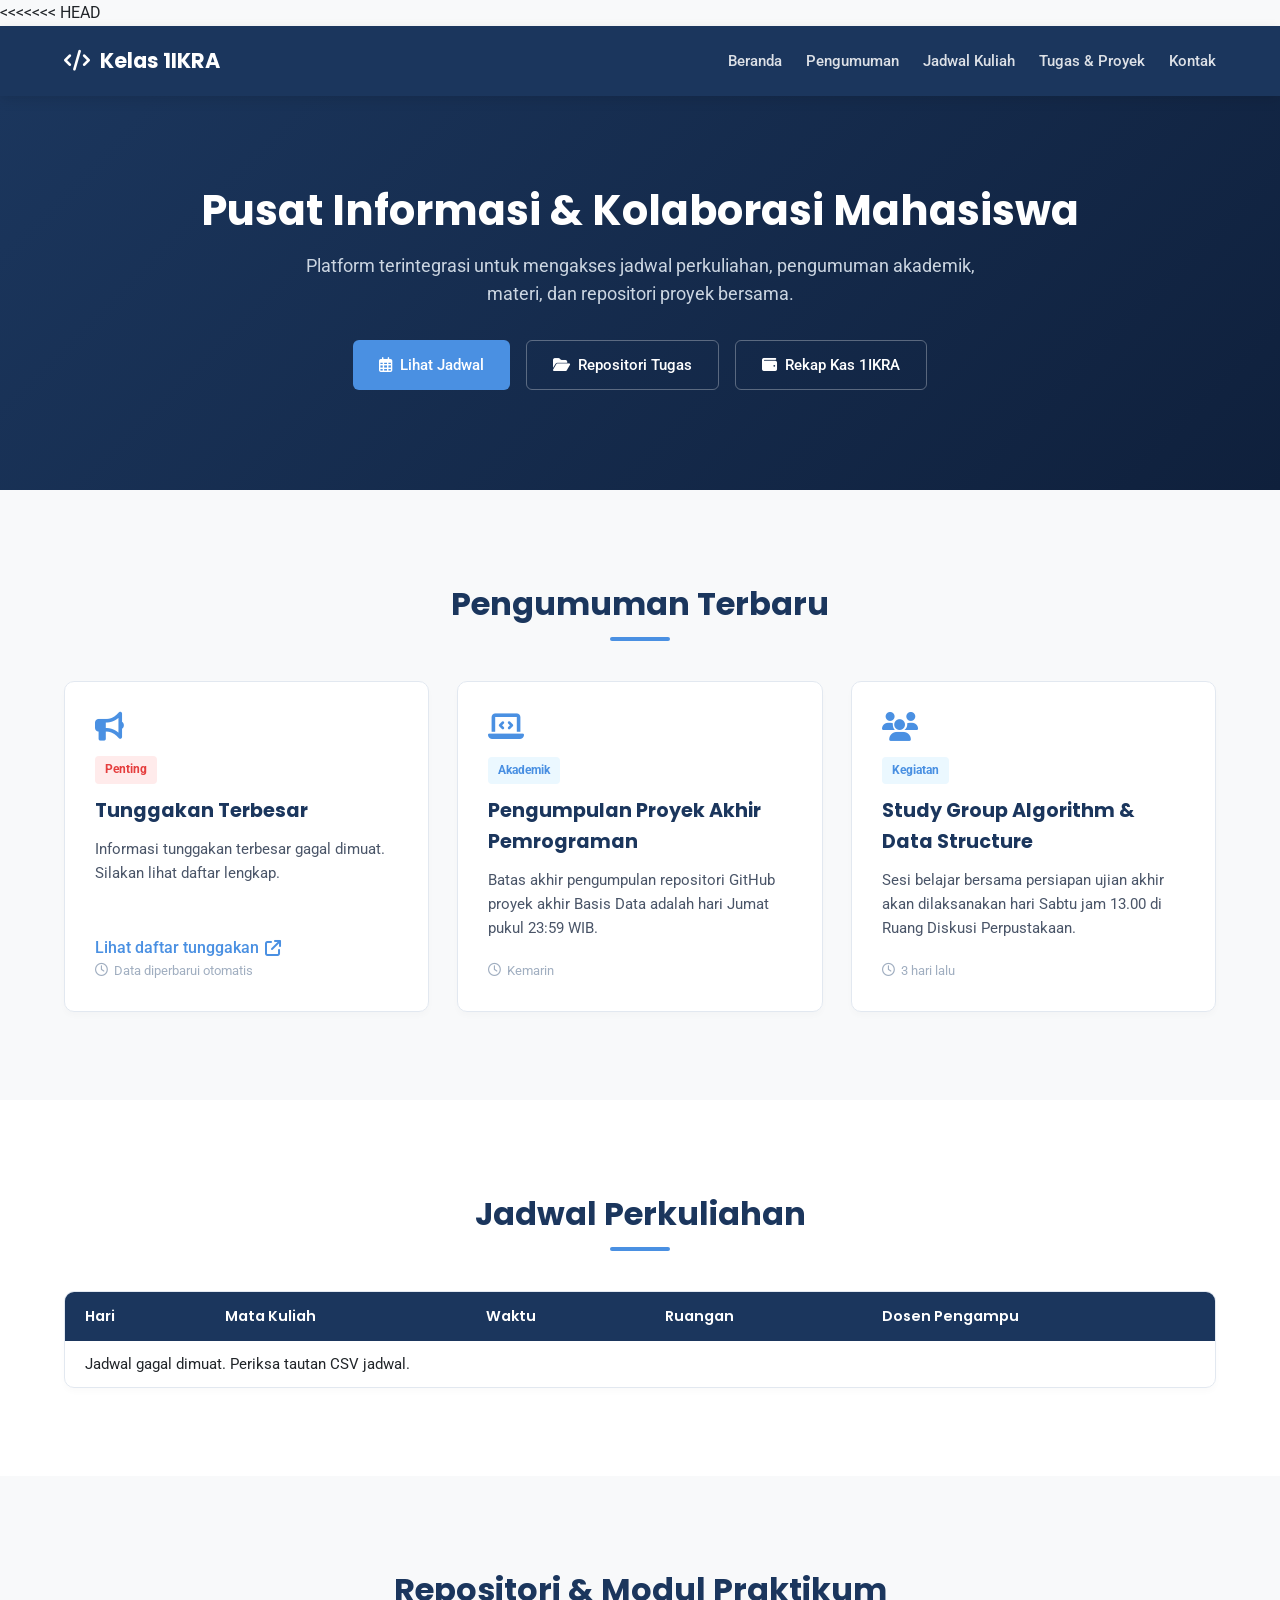
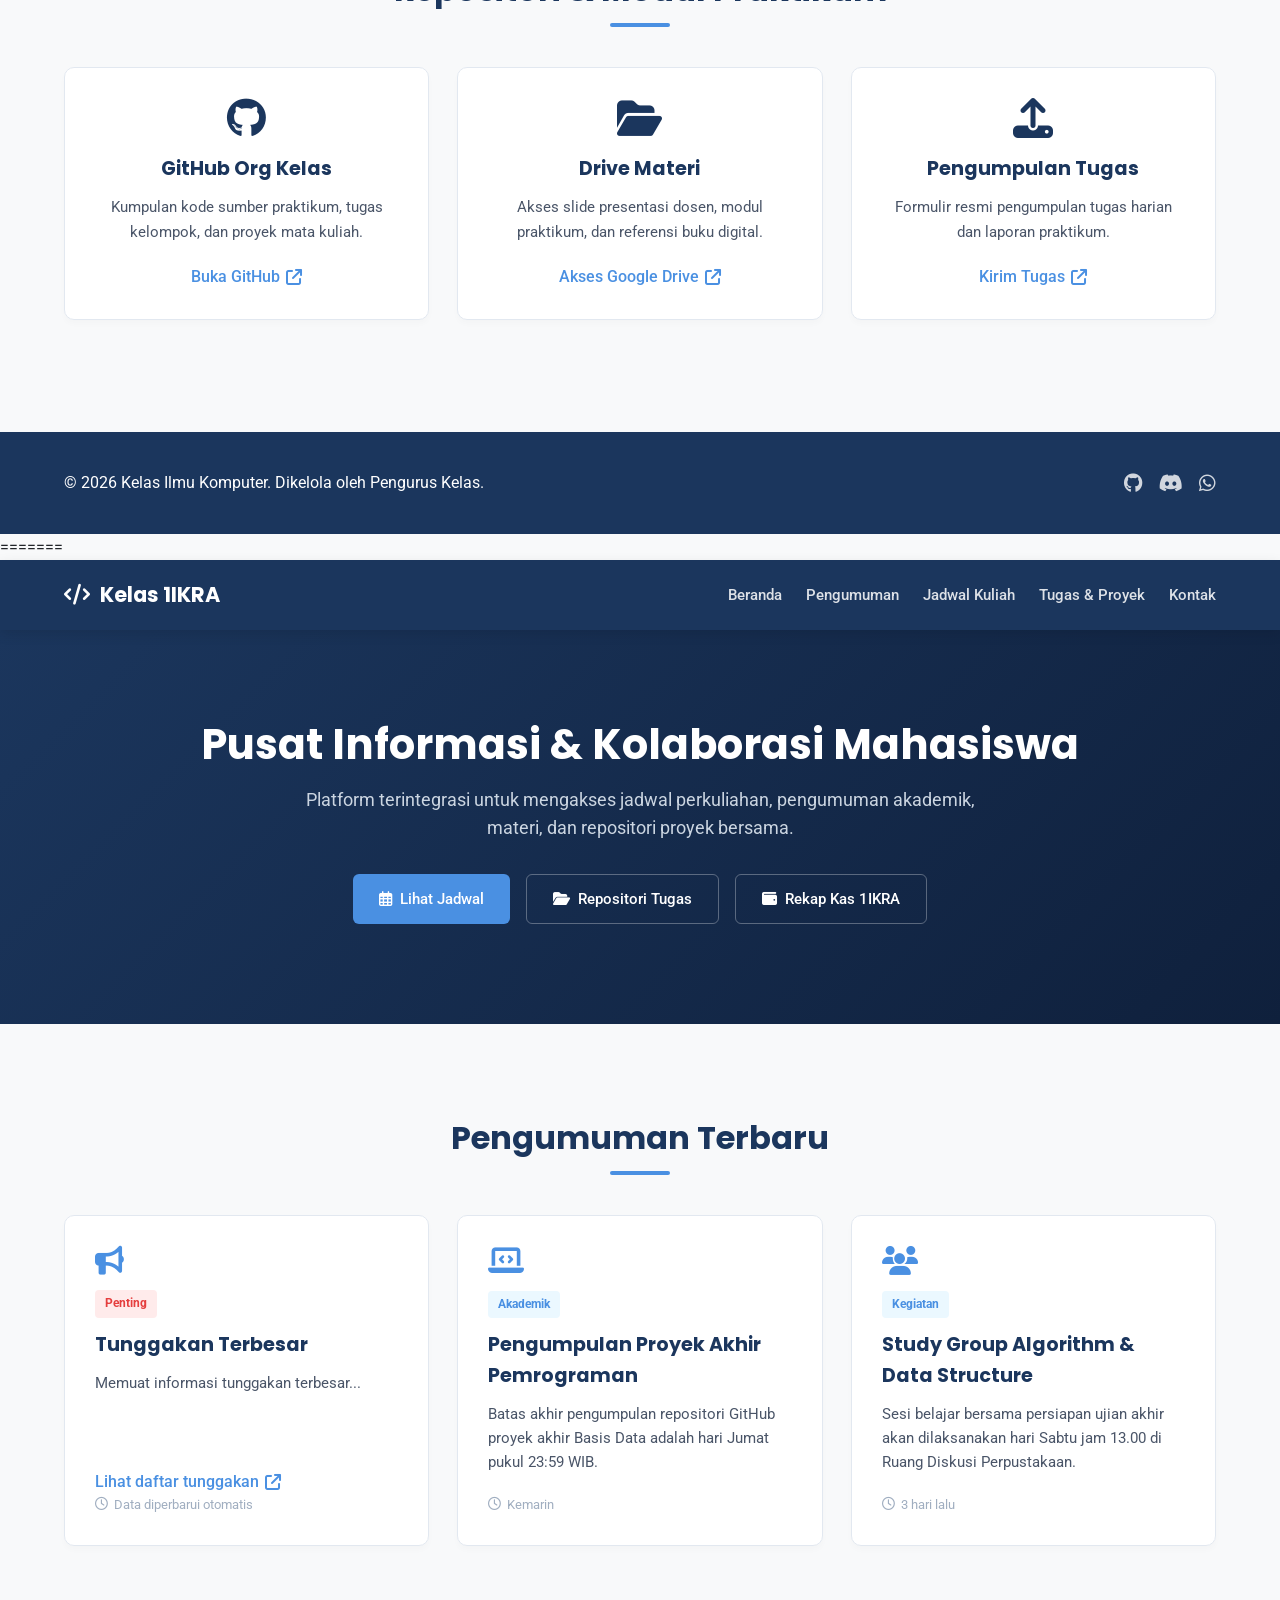
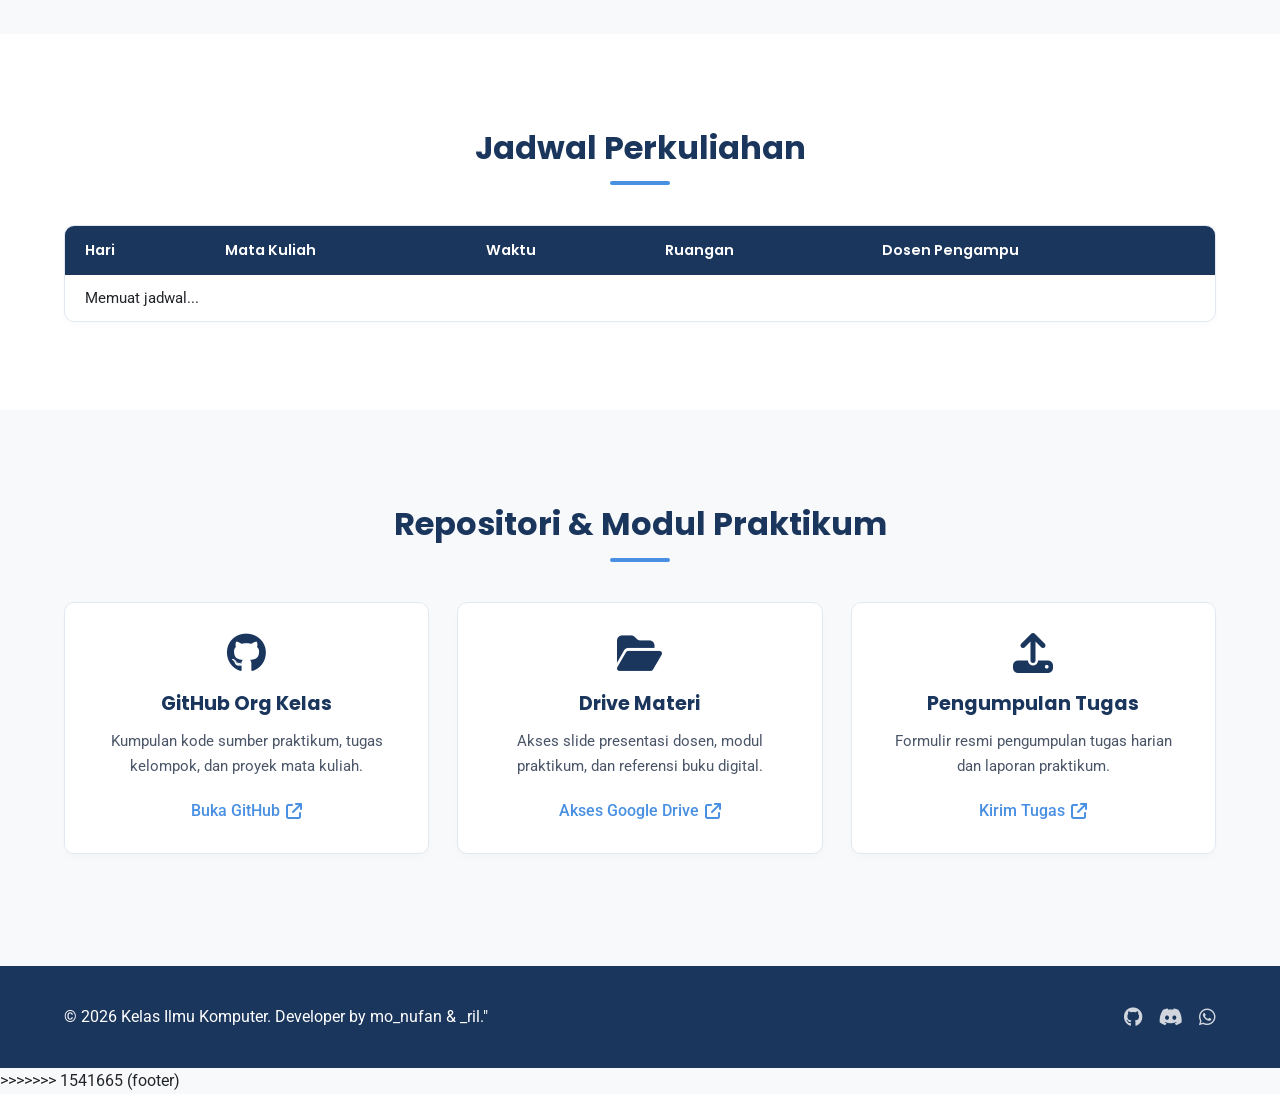
==== kelas/index.html @ 9a24c10c "perubahan2" ====
<<<<<<< HEAD
<!doctype html>
<html lang="id">
  <head>
    <meta charset="UTF-8" />
    <meta name="viewport" content="width=device-width, initial-scale=1.0" />
    <title>Ilmu Komputer - Portal Kelas</title>

    <link rel="preconnect" href="https://fonts.googleapis.com" />
    <link rel="preconnect" href="https://fonts.gstatic.com" crossorigin />
    <link
      href="https://fonts.googleapis.com/css2?family=Poppins:wght@600;700&family=Roboto:wght@400;500;700&display=swap"
      rel="stylesheet"
    />
    <link
      rel="stylesheet"
      href="https://cdnjs.cloudflare.com/ajax/libs/font-awesome/6.4.0/css/all.min.css"
    />
    <link rel="stylesheet" href="style.css" />
  </head>
  <body>
    <header>
      <div class="container nav-container">
        <a href="#" class="logo"> <i class="fa-solid fa-code"></i>Kelas 1IKRA</a>

        <button
          class="mobile-menu-btn"
          id="mobileMenuBtn"
          aria-label="Toggle Navigation"
        >
          <i class="fa-solid fa-bars"></i>
        </button>

        <nav aria-label="Navigasi utama">
          <ul class="nav-links" id="navLinks">
            <li><a href="#beranda" class="active">Beranda</a></li>
            <li><a href="#pengumuman">Pengumuman</a></li>
            <li><a href="#jadwal">Jadwal Kuliah</a></li>
            <li><a href="#tugas">Tugas & Proyek</a></li>
            <li><a href="#kontak">Kontak</a></li>
          </ul>
        </nav>
      </div>
    </header>

    <section class="hero" id="beranda">
      <div class="container">
        <h1>Pusat Informasi & Kolaborasi Mahasiswa</h1>
        <p>
          Platform terintegrasi untuk mengakses jadwal perkuliahan, pengumuman
          akademik, materi, dan repositori proyek bersama.
        </p>
        <div class="hero-buttons">
          <a href="#jadwal" class="btn btn-primary"
            ><i class="fa-regular fa-calendar-days"></i> Lihat Jadwal</a
          >
          <a href="#tugas" class="btn btn-outline"
            ><i class="fa-solid fa-folder-open"></i> Repositori Tugas</a
          >
          <a href="kas.html#ringkasan" class="btn btn-outline"
            ><i class="fa-solid fa-wallet"></i> Rekap Kas 1IKRA</a
          >
        </div>
      </div>
    </section>

    <section class="section" id="pengumuman">
      <div class="container">
        <h2 class="section-title">Pengumuman Terbaru</h2>
        <div class="grid-3">
          <div class="card">
            <div class="card-icon"><i class="fa-solid fa-bullhorn"></i></div>
            <span class="tag tag-urgent">Penting</span>
            <h3 id="tunggakan-announcement-title">Tunggakan Terbesar</h3>
            <p id="tunggakan-announcement-message">
              Memuat informasi tunggakan terbesar...
            </p>
            <a
              href="kas.html#tukang-nunggak"
              class="link-btn"
              >Lihat daftar tunggakan
              <i class="fa-solid fa-arrow-up-right-from-square"></i
            ></a>
            <small class="card-date"
              ><i class="fa-regular fa-clock"></i> Data diperbarui otomatis</small
            >
          </div>
          <div class="card">
            <div class="card-icon"><i class="fa-solid fa-laptop-code"></i></div>
            <span class="tag tag-info">Akademik</span>
            <h3>Pengumpulan Proyek Akhir Pemrograman</h3>
            <p>
              Batas akhir pengumpulan repositori GitHub proyek akhir Basis Data
              adalah hari Jumat pukul 23:59 WIB.
            </p>
            <small class="card-date"
              ><i class="fa-regular fa-clock"></i> Kemarin</small
            >
          </div>
          <div class="card">
            <div class="card-icon"><i class="fa-solid fa-users"></i></div>
            <span class="tag tag-info">Kegiatan</span>
            <h3>Study Group Algorithm & Data Structure</h3>
            <p>
              Sesi belajar bersama persiapan ujian akhir akan dilaksanakan hari
              Sabtu jam 13.00 di Ruang Diskusi Perpustakaan.
            </p>
            <small class="card-date"
              ><i class="fa-regular fa-clock"></i> 3 hari lalu</small
            >
          </div>
        </div>
      </div>
    </section>

    <section class="section section-alt" id="jadwal">
      <div class="container">
        <h2 class="section-title">Jadwal Perkuliahan</h2>
        <div class="table-container">
          <table class="schedule-table">
            <thead>
              <tr>
                <th>Hari</th>
                <th>Mata Kuliah</th>
                <th>Waktu</th>
                <th>Ruangan</th>
                <th>Dosen Pengampu</th>
              </tr>
            </thead>
            <tbody>
              <tr>
                <td colspan="5">Memuat jadwal...</td>
              </tr>
            </tbody>
          </table>
        </div>
      </div>
    </section>

    <section class="section" id="tugas">
      <div class="container">
        <h2 class="section-title">Repositori & Modul Praktikum</h2>
        <div class="grid-3">
          <div class="card resource-card">
            <i class="fa-brands fa-github resource-icon"></i>
            <h3>GitHub Org Kelas</h3>
            <p>
              Kumpulan kode sumber praktikum, tugas kelompok, dan proyek mata
              kuliah.
            </p>
            <a href="#" class="link-btn"
              >Buka GitHub <i class="fa-solid fa-arrow-up-right-from-square"></i
            ></a>
          </div>
          <div class="card resource-card">
            <i class="fa-solid fa-folder-open resource-icon"></i>
            <h3>Drive Materi</h3>
            <p>
              Akses slide presentasi dosen, modul praktikum, dan referensi buku
              digital.
            </p>
            <a href="#" class="link-btn"
              >Akses Google Drive
              <i class="fa-solid fa-arrow-up-right-from-square"></i
            ></a>
          </div>
          <div class="card resource-card">
            <i class="fa-solid fa-upload resource-icon"></i>
            <h3>Pengumpulan Tugas</h3>
            <p>
              Formulir resmi pengumpulan tugas harian dan laporan praktikum.
            </p>
            <a
              href="https://elearning2.universitasputrabangsa.ac.id/"
              class="link-btn"
              target="_blank"
              rel="noopener noreferrer"
              >Kirim Tugas <i class="fa-solid fa-arrow-up-right-from-square"></i
            ></a>
          </div>
        </div>
      </div>
    </section>

    <footer id="kontak">
      <div class="container footer-content">
        <p>&copy; 2026 Kelas Ilmu Komputer. Dikelola oleh Pengurus Kelas.</p>
        <div class="social-links">
          <a href="#" aria-label="GitHub"
            ><i class="fa-brands fa-github"></i
          ></a>
          <a href="#" aria-label="Discord"
            ><i class="fa-brands fa-discord"></i
          ></a>
          <a href="https://wa.me/6283817067681" aria-label="WhatsApp Group"
            ><i class="fa-brands fa-whatsapp"></i
          ></a>
        </div>
      </div>
    </footer>

    <script src="script.js"></script>
  </body>
</html>
=======
<!doctype html>
<html lang="id">
  <head>
    <meta charset="UTF-8" />
    <meta name="viewport" content="width=device-width, initial-scale=1.0" />
    <title>Ilmu Komputer - Portal Kelas</title>

    <link rel="preconnect" href="https://fonts.googleapis.com" />
    <link rel="preconnect" href="https://fonts.gstatic.com" crossorigin />
    <link
      href="https://fonts.googleapis.com/css2?family=Poppins:wght@600;700&family=Roboto:wght@400;500;700&display=swap"
      rel="stylesheet"
    />
    <link
      rel="stylesheet"
      href="https://cdnjs.cloudflare.com/ajax/libs/font-awesome/6.4.0/css/all.min.css"
    />
    <link rel="stylesheet" href="style.css" />
  </head>
  <body>
    <header>
      <div class="container nav-container">
        <a href="#" class="logo">
          <i class="fa-solid fa-code"></i>Kelas 1IKRA</a
        >

        <button
          class="mobile-menu-btn"
          id="mobileMenuBtn"
          aria-label="Toggle Navigation"
        >
          <i class="fa-solid fa-bars"></i>
        </button>

        <nav aria-label="Navigasi utama">
          <ul class="nav-links" id="navLinks">
            <li><a href="#beranda" class="active">Beranda</a></li>
            <li><a href="#pengumuman">Pengumuman</a></li>
            <li><a href="#jadwal">Jadwal Kuliah</a></li>
            <li><a href="#tugas">Tugas & Proyek</a></li>
            <li><a href="#kontak">Kontak</a></li>
          </ul>
        </nav>
      </div>
    </header>

    <section class="hero" id="beranda">
      <div class="container">
        <h1>Pusat Informasi & Kolaborasi Mahasiswa</h1>
        <p>
          Platform terintegrasi untuk mengakses jadwal perkuliahan, pengumuman
          akademik, materi, dan repositori proyek bersama.
        </p>
        <div class="hero-buttons">
          <a href="#jadwal" class="btn btn-primary"
            ><i class="fa-regular fa-calendar-days"></i> Lihat Jadwal</a
          >
          <a href="#tugas" class="btn btn-outline"
            ><i class="fa-solid fa-folder-open"></i> Repositori Tugas</a
          >
          <a href="kas.html#ringkasan" class="btn btn-outline"
            ><i class="fa-solid fa-wallet"></i> Rekap Kas 1IKRA</a
          >
        </div>
      </div>
    </section>

    <section class="section" id="pengumuman">
      <div class="container">
        <h2 class="section-title">Pengumuman Terbaru</h2>
        <div class="grid-3">
          <div class="card">
            <div class="card-icon"><i class="fa-solid fa-bullhorn"></i></div>
            <span class="tag tag-urgent">Penting</span>
            <h3 id="tunggakan-announcement-title">Tunggakan Terbesar</h3>
            <p id="tunggakan-announcement-message">
              Memuat informasi tunggakan terbesar...
            </p>
            <a href="kas.html#tukang-nunggak" class="link-btn"
              >Lihat daftar tunggakan
              <i class="fa-solid fa-arrow-up-right-from-square"></i
            ></a>
            <small class="card-date"
              ><i class="fa-regular fa-clock"></i> Data diperbarui
              otomatis</small
            >
          </div>
          <div class="card">
            <div class="card-icon"><i class="fa-solid fa-laptop-code"></i></div>
            <span class="tag tag-info">Akademik</span>
            <h3>Pengumpulan Proyek Akhir Pemrograman</h3>
            <p>
              Batas akhir pengumpulan repositori GitHub proyek akhir Basis Data
              adalah hari Jumat pukul 23:59 WIB.
            </p>
            <small class="card-date"
              ><i class="fa-regular fa-clock"></i> Kemarin</small
            >
          </div>
          <div class="card">
            <div class="card-icon"><i class="fa-solid fa-users"></i></div>
            <span class="tag tag-info">Kegiatan</span>
            <h3>Study Group Algorithm & Data Structure</h3>
            <p>
              Sesi belajar bersama persiapan ujian akhir akan dilaksanakan hari
              Sabtu jam 13.00 di Ruang Diskusi Perpustakaan.
            </p>
            <small class="card-date"
              ><i class="fa-regular fa-clock"></i> 3 hari lalu</small
            >
          </div>
        </div>
      </div>
    </section>

    <section class="section section-alt" id="jadwal">
      <div class="container">
        <h2 class="section-title">Jadwal Perkuliahan</h2>
        <div class="table-container">
          <table class="schedule-table">
            <thead>
              <tr>
                <th>Hari</th>
                <th>Mata Kuliah</th>
                <th>Waktu</th>
                <th>Ruangan</th>
                <th>Dosen Pengampu</th>
              </tr>
            </thead>
            <tbody>
              <tr>
                <td colspan="5">Memuat jadwal...</td>
              </tr>
            </tbody>
          </table>
        </div>
      </div>
    </section>

    <section class="section" id="tugas">
      <div class="container">
        <h2 class="section-title">Repositori & Modul Praktikum</h2>
        <div class="grid-3">
          <div class="card resource-card">
            <i class="fa-brands fa-github resource-icon"></i>
            <h3>GitHub Org Kelas</h3>
            <p>
              Kumpulan kode sumber praktikum, tugas kelompok, dan proyek mata
              kuliah.
            </p>
            <a href="#" class="link-btn"
              >Buka GitHub <i class="fa-solid fa-arrow-up-right-from-square"></i
            ></a>
          </div>
          <div class="card resource-card">
            <i class="fa-solid fa-folder-open resource-icon"></i>
            <h3>Drive Materi</h3>
            <p>
              Akses slide presentasi dosen, modul praktikum, dan referensi buku
              digital.
            </p>
            <a href="#" class="link-btn"
              >Akses Google Drive
              <i class="fa-solid fa-arrow-up-right-from-square"></i
            ></a>
          </div>
          <div class="card resource-card">
            <i class="fa-solid fa-upload resource-icon"></i>
            <h3>Pengumpulan Tugas</h3>
            <p>
              Formulir resmi pengumpulan tugas harian dan laporan praktikum.
            </p>
            <a
              href="https://elearning2.universitasputrabangsa.ac.id/"
              class="link-btn"
              target="_blank"
              rel="noopener noreferrer"
              >Kirim Tugas <i class="fa-solid fa-arrow-up-right-from-square"></i
            ></a>
          </div>
        </div>
      </div>
    </section>

    <footer id="kontak">
      <div class="container footer-content">
        <p>&copy; 2026 Kelas Ilmu Komputer. Developer by mo_nufan & _ril."</p>
        <div class="social-links">
          <a href="#" aria-label="GitHub"
            ><i class="fa-brands fa-github"></i
          ></a>
          <a href="#" aria-label="Discord"
            ><i class="fa-brands fa-discord"></i
          ></a>
          <a href="https://wa.me/6283817067681" aria-label="WhatsApp Group"
            ><i class="fa-brands fa-whatsapp"></i
          ></a>
        </div>
      </div>
    </footer>

    <script src="script.js"></script>
  </body>
</html>
>>>>>>> 1541665 (footer)
---- kelas/style.css ----
/* ==========================================
   1. VARIABEL WARNA & FONT
   ========================================== */
:root {
    --bg-navy: #1B365D;       /* Biru Navy (Header & Identitas) */
    --accent-blue: #4A90E2;   /* Biru Muda (Tombol / Link) */
    --bg-light: #F8F9FA;      /* Abu-abu/Putih (Latar Belakang) */
    --text-dark: #212529;     /* Teks Utama */
    --white: #FFFFFF;
    --border-color: #E2E8F0;
    --tag-urgent-bg: #FFEBEB;
    --tag-urgent-color: #E53E3E;
    
    --font-heading: 'Poppins', sans-serif;
    --font-body: 'Roboto', sans-serif;
}

/* ==========================================
   2. RESET & STILISASI DASAR
   ========================================== */
* {
    margin: 0;
    padding: 0;
    box-sizing: border-box;
}

html {
    scroll-behavior: smooth;
}

body {
    font-family: var(--font-body);
    background-color: var(--bg-light);
    color: var(--text-dark);
    line-height: 1.6;
}

h1, h2, h3, h4, h5, h6 {
    font-family: var(--font-heading);
    color: var(--bg-navy);
}

a {
    text-decoration: none;
    color: var(--accent-blue);
    transition: all 0.3s ease;
}

a:hover {
    opacity: 0.85;
}

.container {
    width: 90%;
    max-width: 1200px;
    margin: 0 auto;
}

.section {
    padding: 88px 0;
    scroll-margin-top: 70px;
}

.section-alt {
    background-color: var(--white);
}

.section-title {
    text-align: center;
    margin-bottom: 40px;
    font-size: 2rem;
    position: relative;
}

.section-title::after {
    content: '';
    width: 60px;
    height: 4px;
    background-color: var(--accent-blue);
    display: block;
    margin: 8px auto 0 auto;
    border-radius: 2px;
}

/* ==========================================
   3. HEADER & NAVIGASI
   ========================================== */
header {
    background-color: var(--bg-navy);
    position: sticky;
    top: 0;
    z-index: 1000;
    box-shadow: 0 4px 12px rgba(0, 0, 0, 0.1);
}

.nav-container {
    display: flex;
    justify-content: space-between;
    align-items: center;
    height: 70px;
}

.logo {
    font-family: var(--font-heading);
    font-size: 1.3rem;
    font-weight: 700;
    color: var(--white);
    display: flex;
    align-items: center;
    gap: 10px;
}

.nav-links {
    display: flex;
    list-style: none;
    gap: 24px;
}

.nav-links a {
    color: rgba(255, 255, 255, 0.85);
    font-weight: 500;
    font-size: 0.95rem;
    padding: 6px 0;
    position: relative;
}

.nav-links a:hover,
.nav-links a.active {
    color: var(--white);
}

.nav-links a.active::after {
    content: '';
    position: absolute;
    bottom: 0;
    left: 0;
    width: 100%;
    height: 2px;
    background-color: var(--accent-blue);
}

.mobile-menu-btn {
    display: none;
    background: none;
    border: none;
    color: var(--white);
    font-size: 1.5rem;
    cursor: pointer;
}

/* ==========================================
   4. HERO SECTION
   ========================================== */
.hero {
    background: linear-gradient(135deg, var(--bg-navy) 0%, #0F203C 100%);
    color: var(--white);
    padding: 90px 0 100px 0;
    text-align: center;
}

.hero-badge {
    background-color: rgba(74, 144, 226, 0.15);
    color: var(--accent-blue);
    border: 1px solid var(--accent-blue);
    padding: 6px 16px;
    border-radius: 20px;
    font-size: 0.85rem;
    font-weight: 500;
    display: inline-block;
    margin-bottom: 20px;
}

.hero h1 {
    color: var(--white);
    font-size: 2.6rem;
    margin-bottom: 16px;
    line-height: 1.2;
}

.hero p {
    font-size: 1.1rem;
    color: #CBD5E1;
    max-width: 680px;
    margin: 0 auto 32px auto;
}

.hero-buttons {
    display: flex;
    justify-content: center;
    gap: 16px;
    flex-wrap: wrap;
}

.btn {
    padding: 12px 26px;
    border-radius: 6px;
    font-weight: 500;
    font-size: 0.95rem;
    display: inline-flex;
    align-items: center;
    gap: 8px;
    cursor: pointer;
    transition: all 0.3s ease;
}

.btn-primary {
    background-color: var(--accent-blue);
    color: var(--white);
}

.btn-primary:hover {
    background-color: #357ABD;
    color: var(--white);
}

.btn-outline {
    background-color: transparent;
    color: var(--white);
    border: 1px solid rgba(255, 255, 255, 0.3);
}

.btn-outline:hover {
    border-color: var(--white);
    background-color: rgba(255, 255, 255, 0.05);
    color: var(--white);
}

/* ==========================================
   5. CARDS & GRID
   ========================================== */
.grid-3 {
    display: grid;
    grid-template-columns: repeat(auto-fit, minmax(300px, 1fr));
    gap: 28px;
}

.card {
    background-color: var(--white);
    border: 1px solid var(--border-color);
    border-radius: 10px;
    padding: 30px;
    box-shadow: 0 4px 6px rgba(0, 0, 0, 0.02);
    transition: transform 0.25s ease, box-shadow 0.25s ease;
    display: flex;
    flex-direction: column;
}

.section > .container > *:not(.section-title) {
    animation: section-entry 0.7s ease both;
}

.reveal {
    opacity: 0;
    transform: translateY(28px);
    transition: opacity 0.7s ease, transform 0.7s ease;
}

.reveal.is-visible {
    opacity: 1;
    transform: translateY(0);
}

.card:hover {
    transform: translateY(-5px);
    box-shadow: 0 10px 20px rgba(0, 0, 0, 0.06);
}

.card-icon {
    font-size: 1.8rem;
    color: var(--accent-blue);
    margin-bottom: 16px;
}

.tag {
    align-self: flex-start;
    padding: 4px 10px;
    font-size: 0.75rem;
    border-radius: 4px;
    font-weight: 700;
    margin-bottom: 12px;
}

.tag-info {
    background-color: #EBF8FF;
    color: var(--accent-blue);
}

.tag-urgent {
    background-color: var(--tag-urgent-bg);
    color: var(--tag-urgent-color);
}

.card h3 {
    font-size: 1.2rem;
    margin-bottom: 10px;
}

.card p {
    font-size: 0.95rem;
    color: #4A5568;
    margin-bottom: 20px;
    flex-grow: 1;
}

.card-date {
    color: #A0AEC0;
    font-size: 0.8rem;
    display: flex;
    align-items: center;
    gap: 6px;
}

/* Resource Cards */
.resource-card {
    text-align: center;
    align-items: center;
}

.resource-icon {
    font-size: 2.5rem;
    color: var(--bg-navy);
    margin-bottom: 16px;
}

.link-btn {
    font-weight: 500;
    display: inline-flex;
    align-items: center;
    gap: 6px;
}

/* ==========================================
   6. TABEL JADWAL
   ========================================== */
.table-container {
    overflow-x: auto;
    background-color: var(--white);
    border-radius: 10px;
    border: 1px solid var(--border-color);
    box-shadow: 0 4px 6px rgba(0, 0, 0, 0.02);
    margin-top: 8px;
}

.schedule-table {
    width: 100%;
    border-collapse: collapse;
    text-align: left;
}

.schedule-table th {
    background-color: var(--bg-navy);
    color: var(--white);
    font-family: var(--font-heading);
    padding: 14px 20px;
    font-size: 0.9rem;
    font-weight: 600;
}

.schedule-table td {
    padding: 14px 20px;
    border-bottom: 1px solid var(--border-color);
    font-size: 0.95rem;
}

.schedule-table tbody tr:last-child td {
    border-bottom: none;
}

.schedule-table tbody tr:hover {
    background-color: #F1F5F9;
}

/* ==========================================
   7. FOOTER
   ========================================== */
footer {
    background-color: var(--bg-navy);
    color: var(--white);
    padding: 38px 0;
    margin-top: 24px;
}

.footer-content {
    display: flex;
    justify-content: space-between;
    align-items: center;
    flex-wrap: wrap;
    gap: 16px;
}

.social-links {
    display: flex;
    gap: 16px;
}

.social-links a {
    color: var(--white);
    font-size: 1.2rem;
    opacity: 0.8;
}

.social-links a:hover {
    color: var(--accent-blue);
    opacity: 1;
}

/* ==========================================
   8. RESPONSIVE DESIGN
   ========================================== */
@media (max-width: 768px) {
    .mobile-menu-btn {
        display: block;
    }

    .nav-links {
        display: none;
        flex-direction: column;
        position: absolute;
        top: 70px;
        left: 0;
        width: 100%;
        background-color: var(--bg-navy);
        padding: 20px;
        box-shadow: 0 8px 16px rgba(0, 0, 0, 0.2);
    }

    .nav-links.show {
        display: flex;
    }

    .hero h1 {
        font-size: 2rem;
    }

    .section {
        padding: 64px 0;
    }

    .footer-content {
        flex-direction: column;
        text-align: center;
    }
}

@keyframes section-entry {
    from {
        opacity: 0;
        transform: translateY(18px);
    }

    to {
        opacity: 1;
        transform: translateY(0);
    }
}

@media (prefers-reduced-motion: reduce) {
    html {
        scroll-behavior: auto;
    }

    *,
    *::before,
    *::after {
        animation-duration: 0.01ms !important;
        animation-iteration-count: 1 !important;
        scroll-behavior: auto !important;
        transition-duration: 0.01ms !important;
    }

    .reveal {
        opacity: 1;
        transform: none;
    }
}

.kas-hero {
    padding-bottom: 82px;
}

.kas-summary-section {
    padding-top: 72px;
}

.summary-card h3 {
    margin-bottom: 10px;
    font-size: 1.35rem;
    overflow-wrap: anywhere;
}

.summary-card p {
    margin-bottom: 0;
}

.balance-card {
    background: linear-gradient(135deg, var(--bg-navy) 0%, #0f203c 100%);
}

.balance-card h3,
.balance-card p {
    color: var(--white);
}

.kas-table-container {
    margin-top: 0;
}

.kas-table {
    min-width: 680px;
}

.kas-table td {
    color: var(--text-dark);
}

@media (max-width: 768px) {
    .kas-hero {
        padding-bottom: 64px;
    }

    .kas-summary-section {
        padding-top: 56px;
    }
}
---- kelas/style.css ----
/* ==========================================
   1. VARIABEL WARNA & FONT
   ========================================== */
:root {
    --bg-navy: #1B365D;       /* Biru Navy (Header & Identitas) */
    --accent-blue: #4A90E2;   /* Biru Muda (Tombol / Link) */
    --bg-light: #F8F9FA;      /* Abu-abu/Putih (Latar Belakang) */
    --text-dark: #212529;     /* Teks Utama */
    --white: #FFFFFF;
    --border-color: #E2E8F0;
    --tag-urgent-bg: #FFEBEB;
    --tag-urgent-color: #E53E3E;
    
    --font-heading: 'Poppins', sans-serif;
    --font-body: 'Roboto', sans-serif;
}

/* ==========================================
   2. RESET & STILISASI DASAR
   ========================================== */
* {
    margin: 0;
    padding: 0;
    box-sizing: border-box;
}

html {
    scroll-behavior: smooth;
}

body {
    font-family: var(--font-body);
    background-color: var(--bg-light);
    color: var(--text-dark);
    line-height: 1.6;
}

h1, h2, h3, h4, h5, h6 {
    font-family: var(--font-heading);
    color: var(--bg-navy);
}

a {
    text-decoration: none;
    color: var(--accent-blue);
    transition: all 0.3s ease;
}

a:hover {
    opacity: 0.85;
}

.container {
    width: 90%;
    max-width: 1200px;
    margin: 0 auto;
}

.section {
    padding: 88px 0;
    scroll-margin-top: 70px;
}

.section-alt {
    background-color: var(--white);
}

.section-title {
    text-align: center;
    margin-bottom: 40px;
    font-size: 2rem;
    position: relative;
}

.section-title::after {
    content: '';
    width: 60px;
    height: 4px;
    background-color: var(--accent-blue);
    display: block;
    margin: 8px auto 0 auto;
    border-radius: 2px;
}

/* ==========================================
   3. HEADER & NAVIGASI
   ========================================== */
header {
    background-color: var(--bg-navy);
    position: sticky;
    top: 0;
    z-index: 1000;
    box-shadow: 0 4px 12px rgba(0, 0, 0, 0.1);
}

.nav-container {
    display: flex;
    justify-content: space-between;
    align-items: center;
    height: 70px;
}

.logo {
    font-family: var(--font-heading);
    font-size: 1.3rem;
    font-weight: 700;
    color: var(--white);
    display: flex;
    align-items: center;
    gap: 10px;
}

.nav-links {
    display: flex;
    list-style: none;
    gap: 24px;
}

.nav-links a {
    color: rgba(255, 255, 255, 0.85);
    font-weight: 500;
    font-size: 0.95rem;
    padding: 6px 0;
    position: relative;
}

.nav-links a:hover,
.nav-links a.active {
    color: var(--white);
}

.nav-links a.active::after {
    content: '';
    position: absolute;
    bottom: 0;
    left: 0;
    width: 100%;
    height: 2px;
    background-color: var(--accent-blue);
}

.mobile-menu-btn {
    display: none;
    background: none;
    border: none;
    color: var(--white);
    font-size: 1.5rem;
    cursor: pointer;
}

/* ==========================================
   4. HERO SECTION
   ========================================== */
.hero {
    background: linear-gradient(135deg, var(--bg-navy) 0%, #0F203C 100%);
    color: var(--white);
    padding: 90px 0 100px 0;
    text-align: center;
}

.hero-badge {
    background-color: rgba(74, 144, 226, 0.15);
    color: var(--accent-blue);
    border: 1px solid var(--accent-blue);
    padding: 6px 16px;
    border-radius: 20px;
    font-size: 0.85rem;
    font-weight: 500;
    display: inline-block;
    margin-bottom: 20px;
}

.hero h1 {
    color: var(--white);
    font-size: 2.6rem;
    margin-bottom: 16px;
    line-height: 1.2;
}

.hero p {
    font-size: 1.1rem;
    color: #CBD5E1;
    max-width: 680px;
    margin: 0 auto 32px auto;
}

.hero-buttons {
    display: flex;
    justify-content: center;
    gap: 16px;
    flex-wrap: wrap;
}

.btn {
    padding: 12px 26px;
    border-radius: 6px;
    font-weight: 500;
    font-size: 0.95rem;
    display: inline-flex;
    align-items: center;
    gap: 8px;
    cursor: pointer;
    transition: all 0.3s ease;
}

.btn-primary {
    background-color: var(--accent-blue);
    color: var(--white);
}

.btn-primary:hover {
    background-color: #357ABD;
    color: var(--white);
}

.btn-outline {
    background-color: transparent;
    color: var(--white);
    border: 1px solid rgba(255, 255, 255, 0.3);
}

.btn-outline:hover {
    border-color: var(--white);
    background-color: rgba(255, 255, 255, 0.05);
    color: var(--white);
}

/* ==========================================
   5. CARDS & GRID
   ========================================== */
.grid-3 {
    display: grid;
    grid-template-columns: repeat(auto-fit, minmax(300px, 1fr));
    gap: 28px;
}

.card {
    background-color: var(--white);
    border: 1px solid var(--border-color);
    border-radius: 10px;
    padding: 30px;
    box-shadow: 0 4px 6px rgba(0, 0, 0, 0.02);
    transition: transform 0.25s ease, box-shadow 0.25s ease;
    display: flex;
    flex-direction: column;
}

.section > .container > *:not(.section-title) {
    animation: section-entry 0.7s ease both;
}

.reveal {
    opacity: 0;
    transform: translateY(28px);
    transition: opacity 0.7s ease, transform 0.7s ease;
}

.reveal.is-visible {
    opacity: 1;
    transform: translateY(0);
}

.card:hover {
    transform: translateY(-5px);
    box-shadow: 0 10px 20px rgba(0, 0, 0, 0.06);
}

.card-icon {
    font-size: 1.8rem;
    color: var(--accent-blue);
    margin-bottom: 16px;
}

.tag {
    align-self: flex-start;
    padding: 4px 10px;
    font-size: 0.75rem;
    border-radius: 4px;
    font-weight: 700;
    margin-bottom: 12px;
}

.tag-info {
    background-color: #EBF8FF;
    color: var(--accent-blue);
}

.tag-urgent {
    background-color: var(--tag-urgent-bg);
    color: var(--tag-urgent-color);
}

.card h3 {
    font-size: 1.2rem;
    margin-bottom: 10px;
}

.card p {
    font-size: 0.95rem;
    color: #4A5568;
    margin-bottom: 20px;
    flex-grow: 1;
}

.card-date {
    color: #A0AEC0;
    font-size: 0.8rem;
    display: flex;
    align-items: center;
    gap: 6px;
}

/* Resource Cards */
.resource-card {
    text-align: center;
    align-items: center;
}

.resource-icon {
    font-size: 2.5rem;
    color: var(--bg-navy);
    margin-bottom: 16px;
}

.link-btn {
    font-weight: 500;
    display: inline-flex;
    align-items: center;
    gap: 6px;
}

/* ==========================================
   6. TABEL JADWAL
   ========================================== */
.table-container {
    overflow-x: auto;
    background-color: var(--white);
    border-radius: 10px;
    border: 1px solid var(--border-color);
    box-shadow: 0 4px 6px rgba(0, 0, 0, 0.02);
    margin-top: 8px;
}

.schedule-table {
    width: 100%;
    border-collapse: collapse;
    text-align: left;
}

.schedule-table th {
    background-color: var(--bg-navy);
    color: var(--white);
    font-family: var(--font-heading);
    padding: 14px 20px;
    font-size: 0.9rem;
    font-weight: 600;
}

.schedule-table td {
    padding: 14px 20px;
    border-bottom: 1px solid var(--border-color);
    font-size: 0.95rem;
}

.schedule-table tbody tr:last-child td {
    border-bottom: none;
}

.schedule-table tbody tr:hover {
    background-color: #F1F5F9;
}

/* ==========================================
   7. FOOTER
   ========================================== */
footer {
    background-color: var(--bg-navy);
    color: var(--white);
    padding: 38px 0;
    margin-top: 24px;
}

.footer-content {
    display: flex;
    justify-content: space-between;
    align-items: center;
    flex-wrap: wrap;
    gap: 16px;
}

.social-links {
    display: flex;
    gap: 16px;
}

.social-links a {
    color: var(--white);
    font-size: 1.2rem;
    opacity: 0.8;
}

.social-links a:hover {
    color: var(--accent-blue);
    opacity: 1;
}

/* ==========================================
   8. RESPONSIVE DESIGN
   ========================================== */
@media (max-width: 768px) {
    .mobile-menu-btn {
        display: block;
    }

    .nav-links {
        display: none;
        flex-direction: column;
        position: absolute;
        top: 70px;
        left: 0;
        width: 100%;
        background-color: var(--bg-navy);
        padding: 20px;
        box-shadow: 0 8px 16px rgba(0, 0, 0, 0.2);
    }

    .nav-links.show {
        display: flex;
    }

    .hero h1 {
        font-size: 2rem;
    }

    .section {
        padding: 64px 0;
    }

    .footer-content {
        flex-direction: column;
        text-align: center;
    }
}

@keyframes section-entry {
    from {
        opacity: 0;
        transform: translateY(18px);
    }

    to {
        opacity: 1;
        transform: translateY(0);
    }
}

@media (prefers-reduced-motion: reduce) {
    html {
        scroll-behavior: auto;
    }

    *,
    *::before,
    *::after {
        animation-duration: 0.01ms !important;
        animation-iteration-count: 1 !important;
        scroll-behavior: auto !important;
        transition-duration: 0.01ms !important;
    }

    .reveal {
        opacity: 1;
        transform: none;
    }
}

.kas-hero {
    padding-bottom: 82px;
}

.kas-summary-section {
    padding-top: 72px;
}

.summary-card h3 {
    margin-bottom: 10px;
    font-size: 1.35rem;
    overflow-wrap: anywhere;
}

.summary-card p {
    margin-bottom: 0;
}

.balance-card {
    background: linear-gradient(135deg, var(--bg-navy) 0%, #0f203c 100%);
}

.balance-card h3,
.balance-card p {
    color: var(--white);
}

.kas-table-container {
    margin-top: 0;
}

.kas-table {
    min-width: 680px;
}

.kas-table td {
    color: var(--text-dark);
}

@media (max-width: 768px) {
    .kas-hero {
        padding-bottom: 64px;
    }

    .kas-summary-section {
        padding-top: 56px;
    }
}
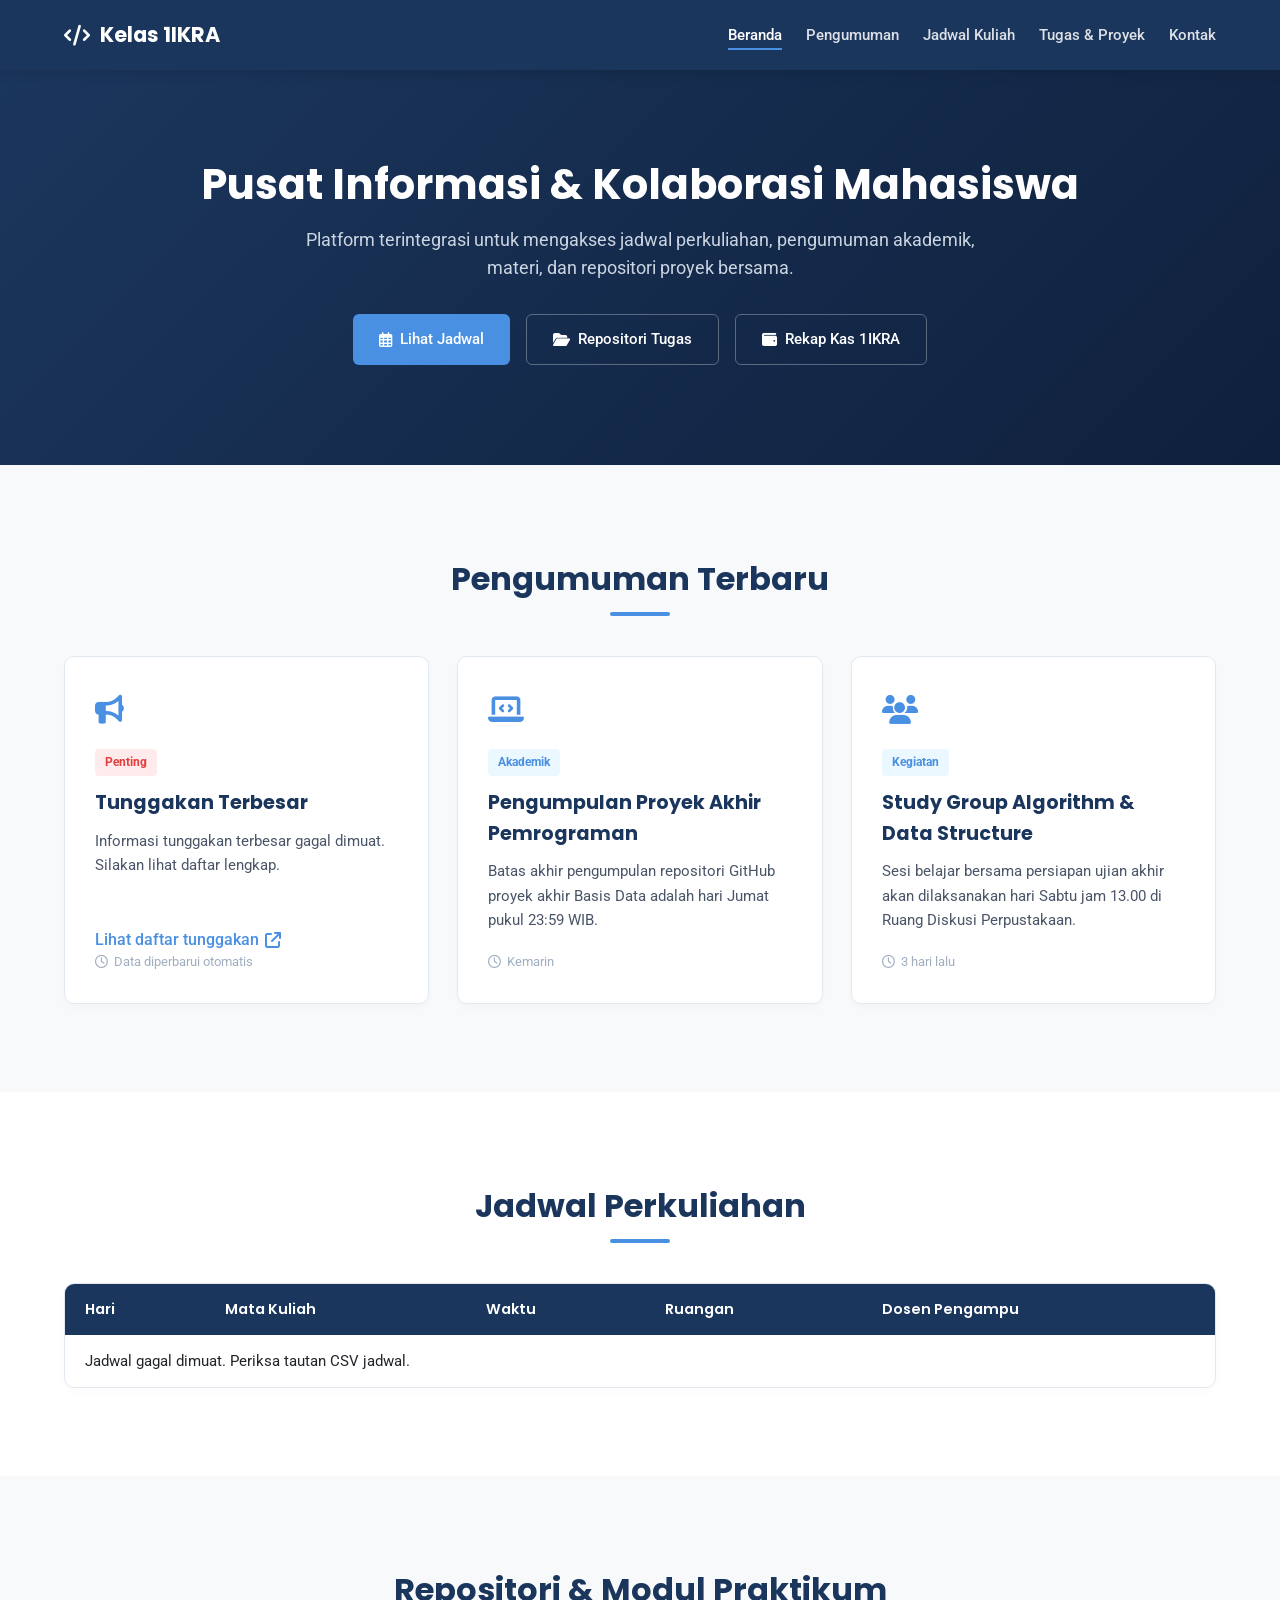
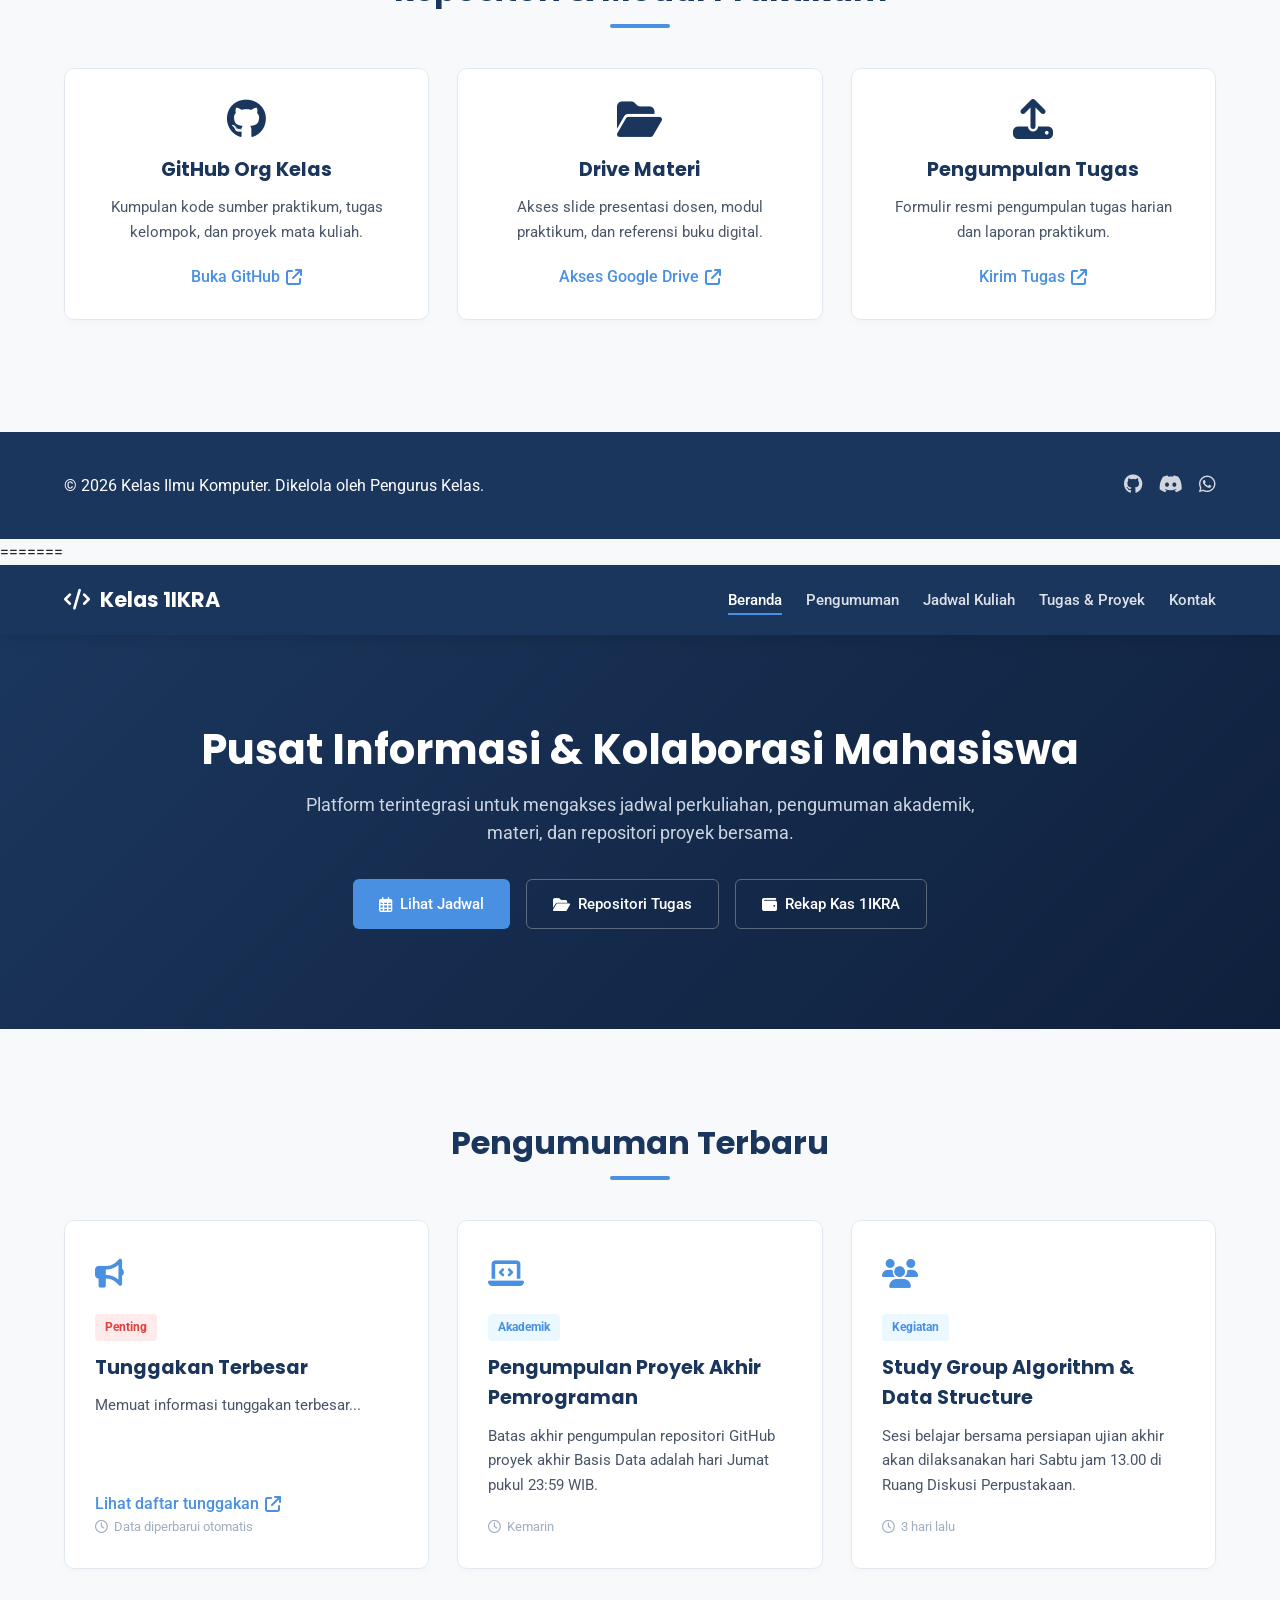
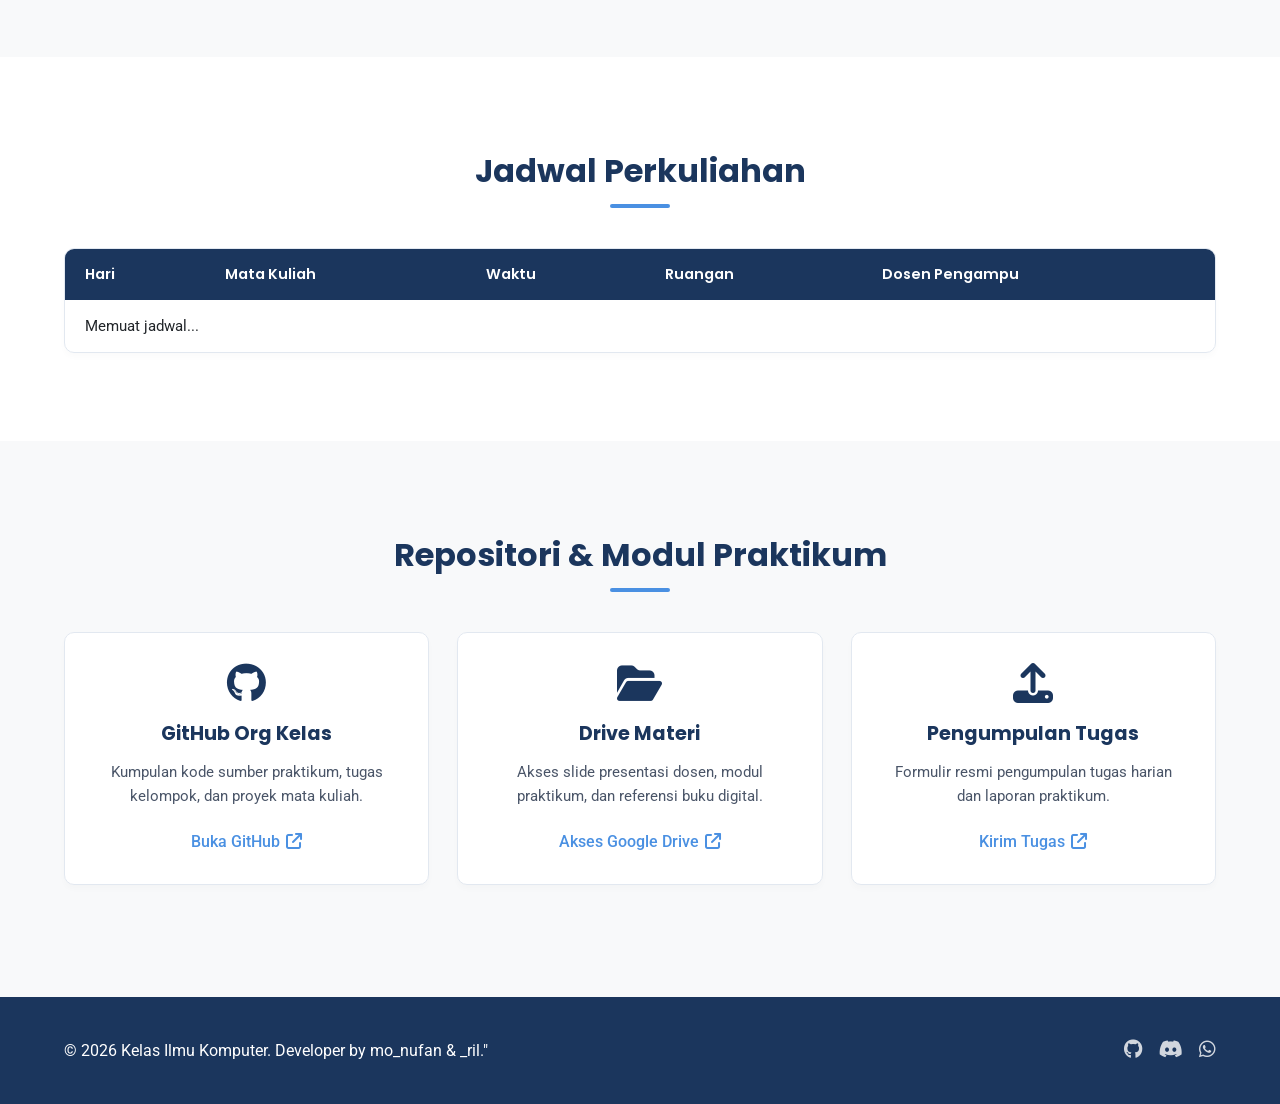
==== commit b6e1b5ff: "perubahan3" ====
--- a/kelas/index.html
+++ b/kelas/index.html
@@ -1,208 +1,3 @@
-<<<<<<< HEAD
-<!doctype html>
-<html lang="id">
-  <head>
-    <meta charset="UTF-8" />
-    <meta name="viewport" content="width=device-width, initial-scale=1.0" />
-    <title>Ilmu Komputer - Portal Kelas</title>
-
-    <link rel="preconnect" href="https://fonts.googleapis.com" />
-    <link rel="preconnect" href="https://fonts.gstatic.com" crossorigin />
-    <link
-      href="https://fonts.googleapis.com/css2?family=Poppins:wght@600;700&family=Roboto:wght@400;500;700&display=swap"
-      rel="stylesheet"
-    />
-    <link
-      rel="stylesheet"
-      href="https://cdnjs.cloudflare.com/ajax/libs/font-awesome/6.4.0/css/all.min.css"
-    />
-    <link rel="stylesheet" href="style.css" />
-  </head>
-  <body>
-    <header>
-      <div class="container nav-container">
-        <a href="#" class="logo"> <i class="fa-solid fa-code"></i>Kelas 1IKRA</a>
-
-        <button
-          class="mobile-menu-btn"
-          id="mobileMenuBtn"
-          aria-label="Toggle Navigation"
-        >
-          <i class="fa-solid fa-bars"></i>
-        </button>
-
-        <nav aria-label="Navigasi utama">
-          <ul class="nav-links" id="navLinks">
-            <li><a href="#beranda" class="active">Beranda</a></li>
-            <li><a href="#pengumuman">Pengumuman</a></li>
-            <li><a href="#jadwal">Jadwal Kuliah</a></li>
-            <li><a href="#tugas">Tugas & Proyek</a></li>
-            <li><a href="#kontak">Kontak</a></li>
-          </ul>
-        </nav>
-      </div>
-    </header>
-
-    <section class="hero" id="beranda">
-      <div class="container">
-        <h1>Pusat Informasi & Kolaborasi Mahasiswa</h1>
-        <p>
-          Platform terintegrasi untuk mengakses jadwal perkuliahan, pengumuman
-          akademik, materi, dan repositori proyek bersama.
-        </p>
-        <div class="hero-buttons">
-          <a href="#jadwal" class="btn btn-primary"
-            ><i class="fa-regular fa-calendar-days"></i> Lihat Jadwal</a
-          >
-          <a href="#tugas" class="btn btn-outline"
-            ><i class="fa-solid fa-folder-open"></i> Repositori Tugas</a
-          >
-          <a href="kas.html#ringkasan" class="btn btn-outline"
-            ><i class="fa-solid fa-wallet"></i> Rekap Kas 1IKRA</a
-          >
-        </div>
-      </div>
-    </section>
-
-    <section class="section" id="pengumuman">
-      <div class="container">
-        <h2 class="section-title">Pengumuman Terbaru</h2>
-        <div class="grid-3">
-          <div class="card">
-            <div class="card-icon"><i class="fa-solid fa-bullhorn"></i></div>
-            <span class="tag tag-urgent">Penting</span>
-            <h3 id="tunggakan-announcement-title">Tunggakan Terbesar</h3>
-            <p id="tunggakan-announcement-message">
-              Memuat informasi tunggakan terbesar...
-            </p>
-            <a
-              href="kas.html#tukang-nunggak"
-              class="link-btn"
-              >Lihat daftar tunggakan
-              <i class="fa-solid fa-arrow-up-right-from-square"></i
-            ></a>
-            <small class="card-date"
-              ><i class="fa-regular fa-clock"></i> Data diperbarui otomatis</small
-            >
-          </div>
-          <div class="card">
-            <div class="card-icon"><i class="fa-solid fa-laptop-code"></i></div>
-            <span class="tag tag-info">Akademik</span>
-            <h3>Pengumpulan Proyek Akhir Pemrograman</h3>
-            <p>
-              Batas akhir pengumpulan repositori GitHub proyek akhir Basis Data
-              adalah hari Jumat pukul 23:59 WIB.
-            </p>
-            <small class="card-date"
-              ><i class="fa-regular fa-clock"></i> Kemarin</small
-            >
-          </div>
-          <div class="card">
-            <div class="card-icon"><i class="fa-solid fa-users"></i></div>
-            <span class="tag tag-info">Kegiatan</span>
-            <h3>Study Group Algorithm & Data Structure</h3>
-            <p>
-              Sesi belajar bersama persiapan ujian akhir akan dilaksanakan hari
-              Sabtu jam 13.00 di Ruang Diskusi Perpustakaan.
-            </p>
-            <small class="card-date"
-              ><i class="fa-regular fa-clock"></i> 3 hari lalu</small
-            >
-          </div>
-        </div>
-      </div>
-    </section>
-
-    <section class="section section-alt" id="jadwal">
-      <div class="container">
-        <h2 class="section-title">Jadwal Perkuliahan</h2>
-        <div class="table-container">
-          <table class="schedule-table">
-            <thead>
-              <tr>
-                <th>Hari</th>
-                <th>Mata Kuliah</th>
-                <th>Waktu</th>
-                <th>Ruangan</th>
-                <th>Dosen Pengampu</th>
-              </tr>
-            </thead>
-            <tbody>
-              <tr>
-                <td colspan="5">Memuat jadwal...</td>
-              </tr>
-            </tbody>
-          </table>
-        </div>
-      </div>
-    </section>
-
-    <section class="section" id="tugas">
-      <div class="container">
-        <h2 class="section-title">Repositori & Modul Praktikum</h2>
-        <div class="grid-3">
-          <div class="card resource-card">
-            <i class="fa-brands fa-github resource-icon"></i>
-            <h3>GitHub Org Kelas</h3>
-            <p>
-              Kumpulan kode sumber praktikum, tugas kelompok, dan proyek mata
-              kuliah.
-            </p>
-            <a href="#" class="link-btn"
-              >Buka GitHub <i class="fa-solid fa-arrow-up-right-from-square"></i
-            ></a>
-          </div>
-          <div class="card resource-card">
-            <i class="fa-solid fa-folder-open resource-icon"></i>
-            <h3>Drive Materi</h3>
-            <p>
-              Akses slide presentasi dosen, modul praktikum, dan referensi buku
-              digital.
-            </p>
-            <a href="#" class="link-btn"
-              >Akses Google Drive
-              <i class="fa-solid fa-arrow-up-right-from-square"></i
-            ></a>
-          </div>
-          <div class="card resource-card">
-            <i class="fa-solid fa-upload resource-icon"></i>
-            <h3>Pengumpulan Tugas</h3>
-            <p>
-              Formulir resmi pengumpulan tugas harian dan laporan praktikum.
-            </p>
-            <a
-              href="https://elearning2.universitasputrabangsa.ac.id/"
-              class="link-btn"
-              target="_blank"
-              rel="noopener noreferrer"
-              >Kirim Tugas <i class="fa-solid fa-arrow-up-right-from-square"></i
-            ></a>
-          </div>
-        </div>
-      </div>
-    </section>
-
-    <footer id="kontak">
-      <div class="container footer-content">
-        <p>&copy; 2026 Kelas Ilmu Komputer. Dikelola oleh Pengurus Kelas.</p>
-        <div class="social-links">
-          <a href="#" aria-label="GitHub"
-            ><i class="fa-brands fa-github"></i
-          ></a>
-          <a href="#" aria-label="Discord"
-            ><i class="fa-brands fa-discord"></i
-          ></a>
-          <a href="https://wa.me/6283817067681" aria-label="WhatsApp Group"
-            ><i class="fa-brands fa-whatsapp"></i
-          ></a>
-        </div>
-      </div>
-    </footer>
-
-    <script src="script.js"></script>
-  </body>
-</html>
-=======
 <!doctype html>
 <html lang="id">
   <head>
@@ -389,6 +184,211 @@
 
     <footer id="kontak">
       <div class="container footer-content">
+        <p>&copy; 2026 Kelas Ilmu Komputer. Dikelola oleh Pengurus Kelas.</p>
+        <div class="social-links">
+          <a href="#" aria-label="GitHub"
+            ><i class="fa-brands fa-github"></i
+          ></a>
+          <a href="#" aria-label="Discord"
+            ><i class="fa-brands fa-discord"></i
+          ></a>
+          <a href="https://wa.me/6283817067681" aria-label="WhatsApp Group"
+            ><i class="fa-brands fa-whatsapp"></i
+          ></a>
+        </div>
+      </div>
+    </footer>
+
+    <script src="script.js"></script>
+  </body>
+</html>
+=======
+<!doctype html>
+<html lang="id">
+  <head>
+    <meta charset="UTF-8" />
+    <meta name="viewport" content="width=device-width, initial-scale=1.0" />
+    <title>Ilmu Komputer - Portal Kelas</title>
+
+    <link rel="preconnect" href="https://fonts.googleapis.com" />
+    <link rel="preconnect" href="https://fonts.gstatic.com" crossorigin />
+    <link
+      href="https://fonts.googleapis.com/css2?family=Poppins:wght@600;700&family=Roboto:wght@400;500;700&display=swap"
+      rel="stylesheet"
+    />
+    <link
+      rel="stylesheet"
+      href="https://cdnjs.cloudflare.com/ajax/libs/font-awesome/6.4.0/css/all.min.css"
+    />
+    <link rel="stylesheet" href="style.css" />
+  </head>
+  <body>
+    <header>
+      <div class="container nav-container">
+        <a href="#" class="logo">
+          <i class="fa-solid fa-code"></i>Kelas 1IKRA</a
+        >
+
+        <button
+          class="mobile-menu-btn"
+          id="mobileMenuBtn"
+          aria-label="Toggle Navigation"
+        >
+          <i class="fa-solid fa-bars"></i>
+        </button>
+
+        <nav aria-label="Navigasi utama">
+          <ul class="nav-links" id="navLinks">
+            <li><a href="#beranda" class="active">Beranda</a></li>
+            <li><a href="#pengumuman">Pengumuman</a></li>
+            <li><a href="#jadwal">Jadwal Kuliah</a></li>
+            <li><a href="#tugas">Tugas & Proyek</a></li>
+            <li><a href="#kontak">Kontak</a></li>
+          </ul>
+        </nav>
+      </div>
+    </header>
+
+    <section class="hero" id="beranda">
+      <div class="container">
+        <h1>Pusat Informasi & Kolaborasi Mahasiswa</h1>
+        <p>
+          Platform terintegrasi untuk mengakses jadwal perkuliahan, pengumuman
+          akademik, materi, dan repositori proyek bersama.
+        </p>
+        <div class="hero-buttons">
+          <a href="#jadwal" class="btn btn-primary"
+            ><i class="fa-regular fa-calendar-days"></i> Lihat Jadwal</a
+          >
+          <a href="#tugas" class="btn btn-outline"
+            ><i class="fa-solid fa-folder-open"></i> Repositori Tugas</a
+          >
+          <a href="kas.html#ringkasan" class="btn btn-outline"
+            ><i class="fa-solid fa-wallet"></i> Rekap Kas 1IKRA</a
+          >
+        </div>
+      </div>
+    </section>
+
+    <section class="section" id="pengumuman">
+      <div class="container">
+        <h2 class="section-title">Pengumuman Terbaru</h2>
+        <div class="grid-3">
+          <div class="card">
+            <div class="card-icon"><i class="fa-solid fa-bullhorn"></i></div>
+            <span class="tag tag-urgent">Penting</span>
+            <h3 id="tunggakan-announcement-title">Tunggakan Terbesar</h3>
+            <p id="tunggakan-announcement-message">
+              Memuat informasi tunggakan terbesar...
+            </p>
+            <a href="kas.html#tukang-nunggak" class="link-btn"
+              >Lihat daftar tunggakan
+              <i class="fa-solid fa-arrow-up-right-from-square"></i
+            ></a>
+            <small class="card-date"
+              ><i class="fa-regular fa-clock"></i> Data diperbarui
+              otomatis</small
+            >
+          </div>
+          <div class="card">
+            <div class="card-icon"><i class="fa-solid fa-laptop-code"></i></div>
+            <span class="tag tag-info">Akademik</span>
+            <h3>Pengumpulan Proyek Akhir Pemrograman</h3>
+            <p>
+              Batas akhir pengumpulan repositori GitHub proyek akhir Basis Data
+              adalah hari Jumat pukul 23:59 WIB.
+            </p>
+            <small class="card-date"
+              ><i class="fa-regular fa-clock"></i> Kemarin</small
+            >
+          </div>
+          <div class="card">
+            <div class="card-icon"><i class="fa-solid fa-users"></i></div>
+            <span class="tag tag-info">Kegiatan</span>
+            <h3>Study Group Algorithm & Data Structure</h3>
+            <p>
+              Sesi belajar bersama persiapan ujian akhir akan dilaksanakan hari
+              Sabtu jam 13.00 di Ruang Diskusi Perpustakaan.
+            </p>
+            <small class="card-date"
+              ><i class="fa-regular fa-clock"></i> 3 hari lalu</small
+            >
+          </div>
+        </div>
+      </div>
+    </section>
+
+    <section class="section section-alt" id="jadwal">
+      <div class="container">
+        <h2 class="section-title">Jadwal Perkuliahan</h2>
+        <div class="table-container">
+          <table class="schedule-table">
+            <thead>
+              <tr>
+                <th>Hari</th>
+                <th>Mata Kuliah</th>
+                <th>Waktu</th>
+                <th>Ruangan</th>
+                <th>Dosen Pengampu</th>
+              </tr>
+            </thead>
+            <tbody>
+              <tr>
+                <td colspan="5">Memuat jadwal...</td>
+              </tr>
+            </tbody>
+          </table>
+        </div>
+      </div>
+    </section>
+
+    <section class="section" id="tugas">
+      <div class="container">
+        <h2 class="section-title">Repositori & Modul Praktikum</h2>
+        <div class="grid-3">
+          <div class="card resource-card">
+            <i class="fa-brands fa-github resource-icon"></i>
+            <h3>GitHub Org Kelas</h3>
+            <p>
+              Kumpulan kode sumber praktikum, tugas kelompok, dan proyek mata
+              kuliah.
+            </p>
+            <a href="#" class="link-btn"
+              >Buka GitHub <i class="fa-solid fa-arrow-up-right-from-square"></i
+            ></a>
+          </div>
+          <div class="card resource-card">
+            <i class="fa-solid fa-folder-open resource-icon"></i>
+            <h3>Drive Materi</h3>
+            <p>
+              Akses slide presentasi dosen, modul praktikum, dan referensi buku
+              digital.
+            </p>
+            <a href="#" class="link-btn"
+              >Akses Google Drive
+              <i class="fa-solid fa-arrow-up-right-from-square"></i
+            ></a>
+          </div>
+          <div class="card resource-card">
+            <i class="fa-solid fa-upload resource-icon"></i>
+            <h3>Pengumpulan Tugas</h3>
+            <p>
+              Formulir resmi pengumpulan tugas harian dan laporan praktikum.
+            </p>
+            <a
+              href="https://elearning2.universitasputrabangsa.ac.id/"
+              class="link-btn"
+              target="_blank"
+              rel="noopener noreferrer"
+              >Kirim Tugas <i class="fa-solid fa-arrow-up-right-from-square"></i
+            ></a>
+          </div>
+        </div>
+      </div>
+    </section>
+
+    <footer id="kontak">
+      <div class="container footer-content">
         <p>&copy; 2026 Kelas Ilmu Komputer. Developer by mo_nufan & _ril."</p>
         <div class="social-links">
           <a href="#" aria-label="GitHub"
@@ -407,4 +407,3 @@
     <script src="script.js"></script>
   </body>
 </html>
->>>>>>> 1541665 (footer)
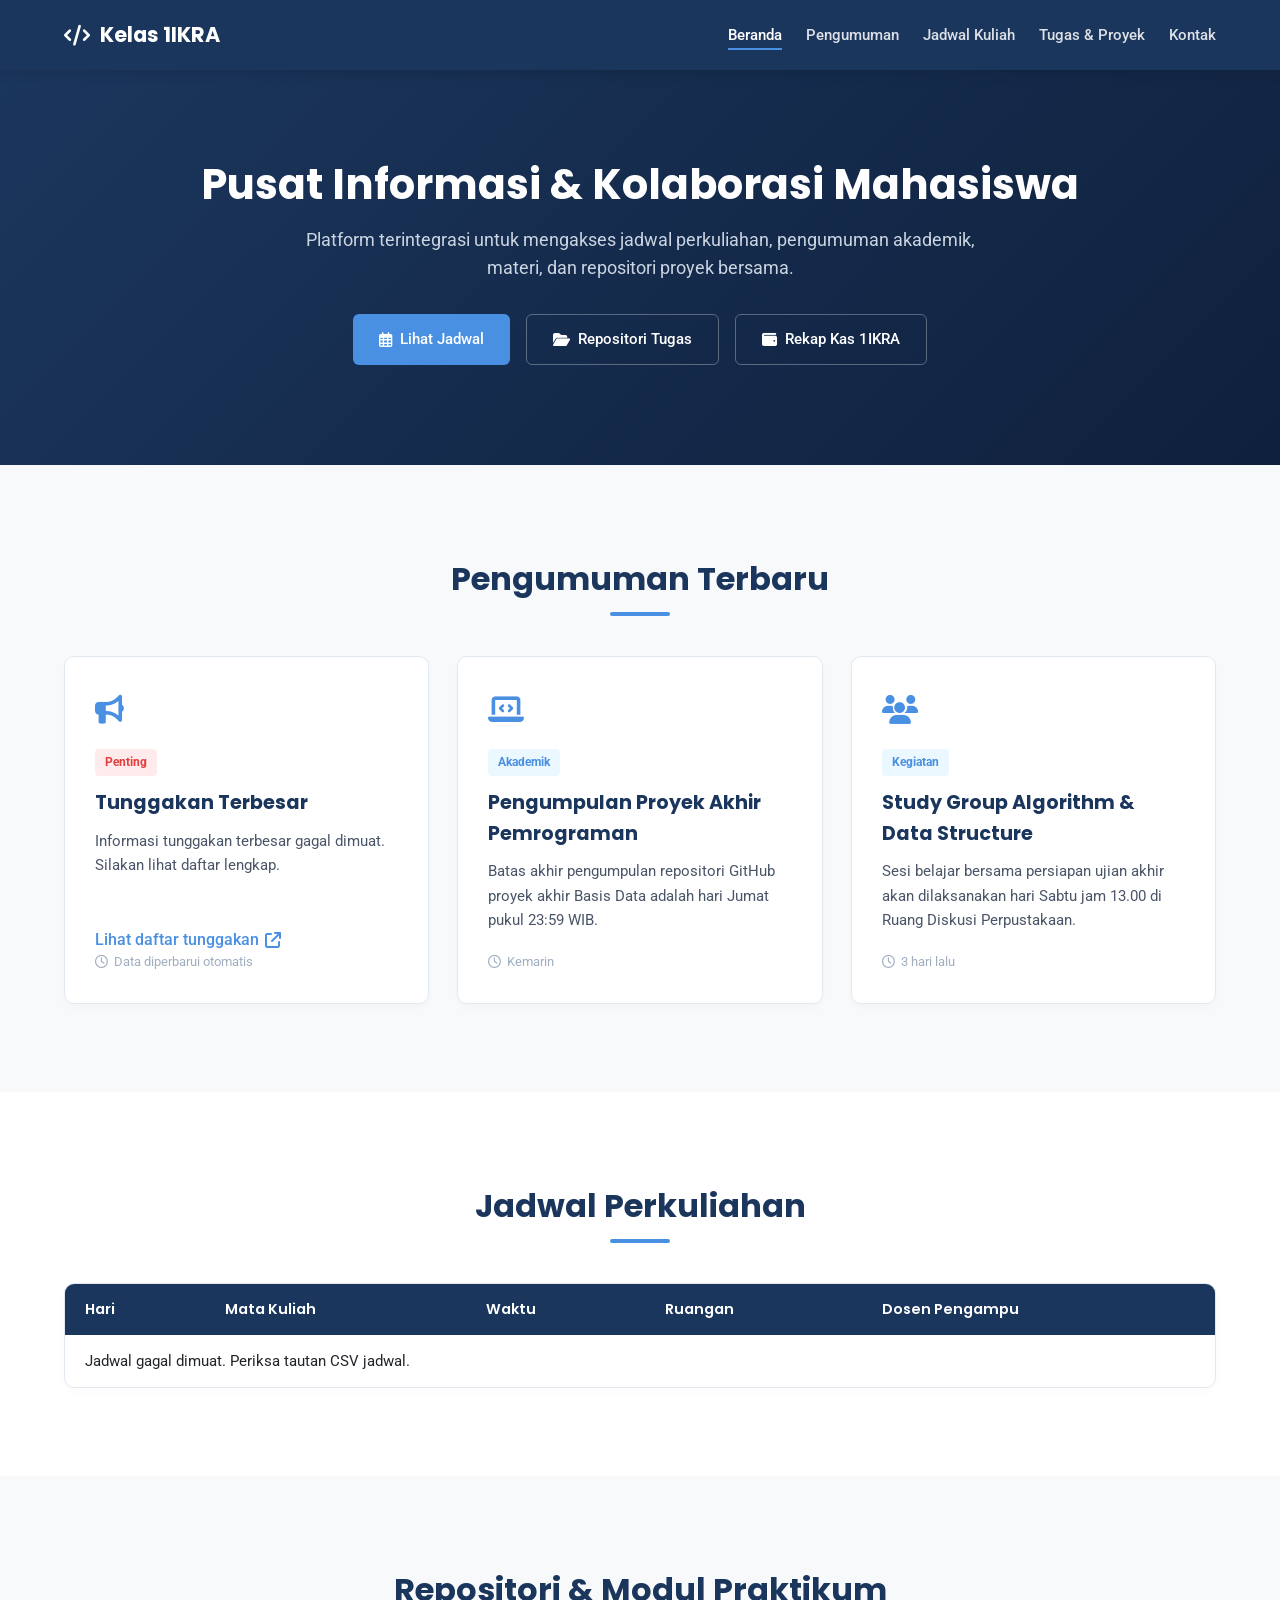
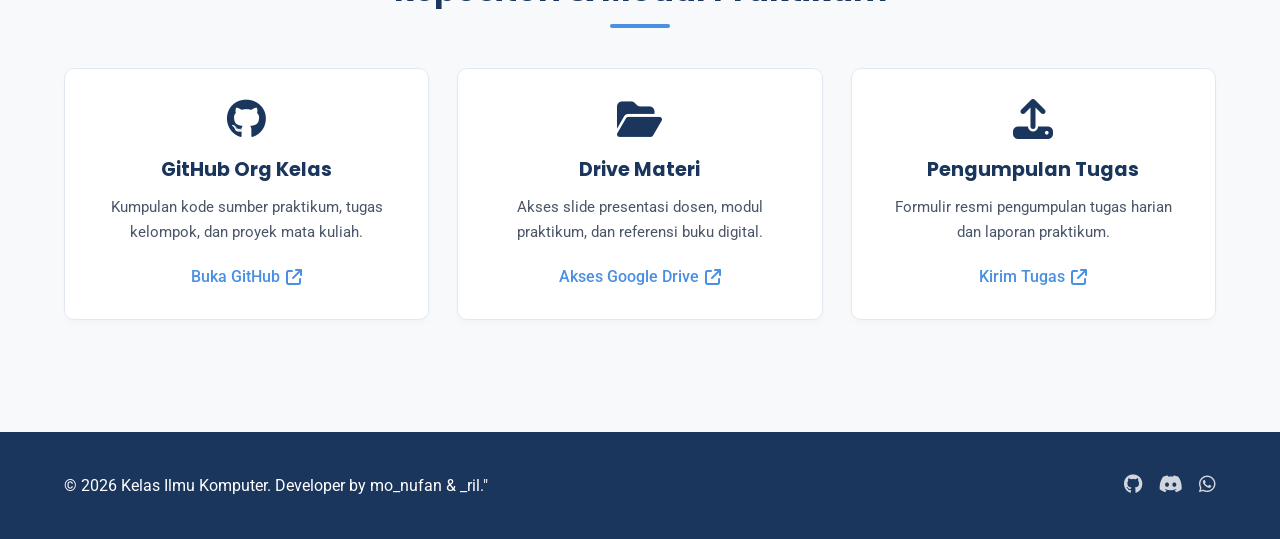
==== commit a707b974: "perubahan4" ====
--- a/kelas/index.html
+++ b/kelas/index.html
@@ -184,211 +184,6 @@
 
     <footer id="kontak">
       <div class="container footer-content">
-        <p>&copy; 2026 Kelas Ilmu Komputer. Dikelola oleh Pengurus Kelas.</p>
-        <div class="social-links">
-          <a href="#" aria-label="GitHub"
-            ><i class="fa-brands fa-github"></i
-          ></a>
-          <a href="#" aria-label="Discord"
-            ><i class="fa-brands fa-discord"></i
-          ></a>
-          <a href="https://wa.me/6283817067681" aria-label="WhatsApp Group"
-            ><i class="fa-brands fa-whatsapp"></i
-          ></a>
-        </div>
-      </div>
-    </footer>
-
-    <script src="script.js"></script>
-  </body>
-</html>
-=======
-<!doctype html>
-<html lang="id">
-  <head>
-    <meta charset="UTF-8" />
-    <meta name="viewport" content="width=device-width, initial-scale=1.0" />
-    <title>Ilmu Komputer - Portal Kelas</title>
-
-    <link rel="preconnect" href="https://fonts.googleapis.com" />
-    <link rel="preconnect" href="https://fonts.gstatic.com" crossorigin />
-    <link
-      href="https://fonts.googleapis.com/css2?family=Poppins:wght@600;700&family=Roboto:wght@400;500;700&display=swap"
-      rel="stylesheet"
-    />
-    <link
-      rel="stylesheet"
-      href="https://cdnjs.cloudflare.com/ajax/libs/font-awesome/6.4.0/css/all.min.css"
-    />
-    <link rel="stylesheet" href="style.css" />
-  </head>
-  <body>
-    <header>
-      <div class="container nav-container">
-        <a href="#" class="logo">
-          <i class="fa-solid fa-code"></i>Kelas 1IKRA</a
-        >
-
-        <button
-          class="mobile-menu-btn"
-          id="mobileMenuBtn"
-          aria-label="Toggle Navigation"
-        >
-          <i class="fa-solid fa-bars"></i>
-        </button>
-
-        <nav aria-label="Navigasi utama">
-          <ul class="nav-links" id="navLinks">
-            <li><a href="#beranda" class="active">Beranda</a></li>
-            <li><a href="#pengumuman">Pengumuman</a></li>
-            <li><a href="#jadwal">Jadwal Kuliah</a></li>
-            <li><a href="#tugas">Tugas & Proyek</a></li>
-            <li><a href="#kontak">Kontak</a></li>
-          </ul>
-        </nav>
-      </div>
-    </header>
-
-    <section class="hero" id="beranda">
-      <div class="container">
-        <h1>Pusat Informasi & Kolaborasi Mahasiswa</h1>
-        <p>
-          Platform terintegrasi untuk mengakses jadwal perkuliahan, pengumuman
-          akademik, materi, dan repositori proyek bersama.
-        </p>
-        <div class="hero-buttons">
-          <a href="#jadwal" class="btn btn-primary"
-            ><i class="fa-regular fa-calendar-days"></i> Lihat Jadwal</a
-          >
-          <a href="#tugas" class="btn btn-outline"
-            ><i class="fa-solid fa-folder-open"></i> Repositori Tugas</a
-          >
-          <a href="kas.html#ringkasan" class="btn btn-outline"
-            ><i class="fa-solid fa-wallet"></i> Rekap Kas 1IKRA</a
-          >
-        </div>
-      </div>
-    </section>
-
-    <section class="section" id="pengumuman">
-      <div class="container">
-        <h2 class="section-title">Pengumuman Terbaru</h2>
-        <div class="grid-3">
-          <div class="card">
-            <div class="card-icon"><i class="fa-solid fa-bullhorn"></i></div>
-            <span class="tag tag-urgent">Penting</span>
-            <h3 id="tunggakan-announcement-title">Tunggakan Terbesar</h3>
-            <p id="tunggakan-announcement-message">
-              Memuat informasi tunggakan terbesar...
-            </p>
-            <a href="kas.html#tukang-nunggak" class="link-btn"
-              >Lihat daftar tunggakan
-              <i class="fa-solid fa-arrow-up-right-from-square"></i
-            ></a>
-            <small class="card-date"
-              ><i class="fa-regular fa-clock"></i> Data diperbarui
-              otomatis</small
-            >
-          </div>
-          <div class="card">
-            <div class="card-icon"><i class="fa-solid fa-laptop-code"></i></div>
-            <span class="tag tag-info">Akademik</span>
-            <h3>Pengumpulan Proyek Akhir Pemrograman</h3>
-            <p>
-              Batas akhir pengumpulan repositori GitHub proyek akhir Basis Data
-              adalah hari Jumat pukul 23:59 WIB.
-            </p>
-            <small class="card-date"
-              ><i class="fa-regular fa-clock"></i> Kemarin</small
-            >
-          </div>
-          <div class="card">
-            <div class="card-icon"><i class="fa-solid fa-users"></i></div>
-            <span class="tag tag-info">Kegiatan</span>
-            <h3>Study Group Algorithm & Data Structure</h3>
-            <p>
-              Sesi belajar bersama persiapan ujian akhir akan dilaksanakan hari
-              Sabtu jam 13.00 di Ruang Diskusi Perpustakaan.
-            </p>
-            <small class="card-date"
-              ><i class="fa-regular fa-clock"></i> 3 hari lalu</small
-            >
-          </div>
-        </div>
-      </div>
-    </section>
-
-    <section class="section section-alt" id="jadwal">
-      <div class="container">
-        <h2 class="section-title">Jadwal Perkuliahan</h2>
-        <div class="table-container">
-          <table class="schedule-table">
-            <thead>
-              <tr>
-                <th>Hari</th>
-                <th>Mata Kuliah</th>
-                <th>Waktu</th>
-                <th>Ruangan</th>
-                <th>Dosen Pengampu</th>
-              </tr>
-            </thead>
-            <tbody>
-              <tr>
-                <td colspan="5">Memuat jadwal...</td>
-              </tr>
-            </tbody>
-          </table>
-        </div>
-      </div>
-    </section>
-
-    <section class="section" id="tugas">
-      <div class="container">
-        <h2 class="section-title">Repositori & Modul Praktikum</h2>
-        <div class="grid-3">
-          <div class="card resource-card">
-            <i class="fa-brands fa-github resource-icon"></i>
-            <h3>GitHub Org Kelas</h3>
-            <p>
-              Kumpulan kode sumber praktikum, tugas kelompok, dan proyek mata
-              kuliah.
-            </p>
-            <a href="#" class="link-btn"
-              >Buka GitHub <i class="fa-solid fa-arrow-up-right-from-square"></i
-            ></a>
-          </div>
-          <div class="card resource-card">
-            <i class="fa-solid fa-folder-open resource-icon"></i>
-            <h3>Drive Materi</h3>
-            <p>
-              Akses slide presentasi dosen, modul praktikum, dan referensi buku
-              digital.
-            </p>
-            <a href="#" class="link-btn"
-              >Akses Google Drive
-              <i class="fa-solid fa-arrow-up-right-from-square"></i
-            ></a>
-          </div>
-          <div class="card resource-card">
-            <i class="fa-solid fa-upload resource-icon"></i>
-            <h3>Pengumpulan Tugas</h3>
-            <p>
-              Formulir resmi pengumpulan tugas harian dan laporan praktikum.
-            </p>
-            <a
-              href="https://elearning2.universitasputrabangsa.ac.id/"
-              class="link-btn"
-              target="_blank"
-              rel="noopener noreferrer"
-              >Kirim Tugas <i class="fa-solid fa-arrow-up-right-from-square"></i
-            ></a>
-          </div>
-        </div>
-      </div>
-    </section>
-
-    <footer id="kontak">
-      <div class="container footer-content">
         <p>&copy; 2026 Kelas Ilmu Komputer. Developer by mo_nufan & _ril."</p>
         <div class="social-links">
           <a href="#" aria-label="GitHub"
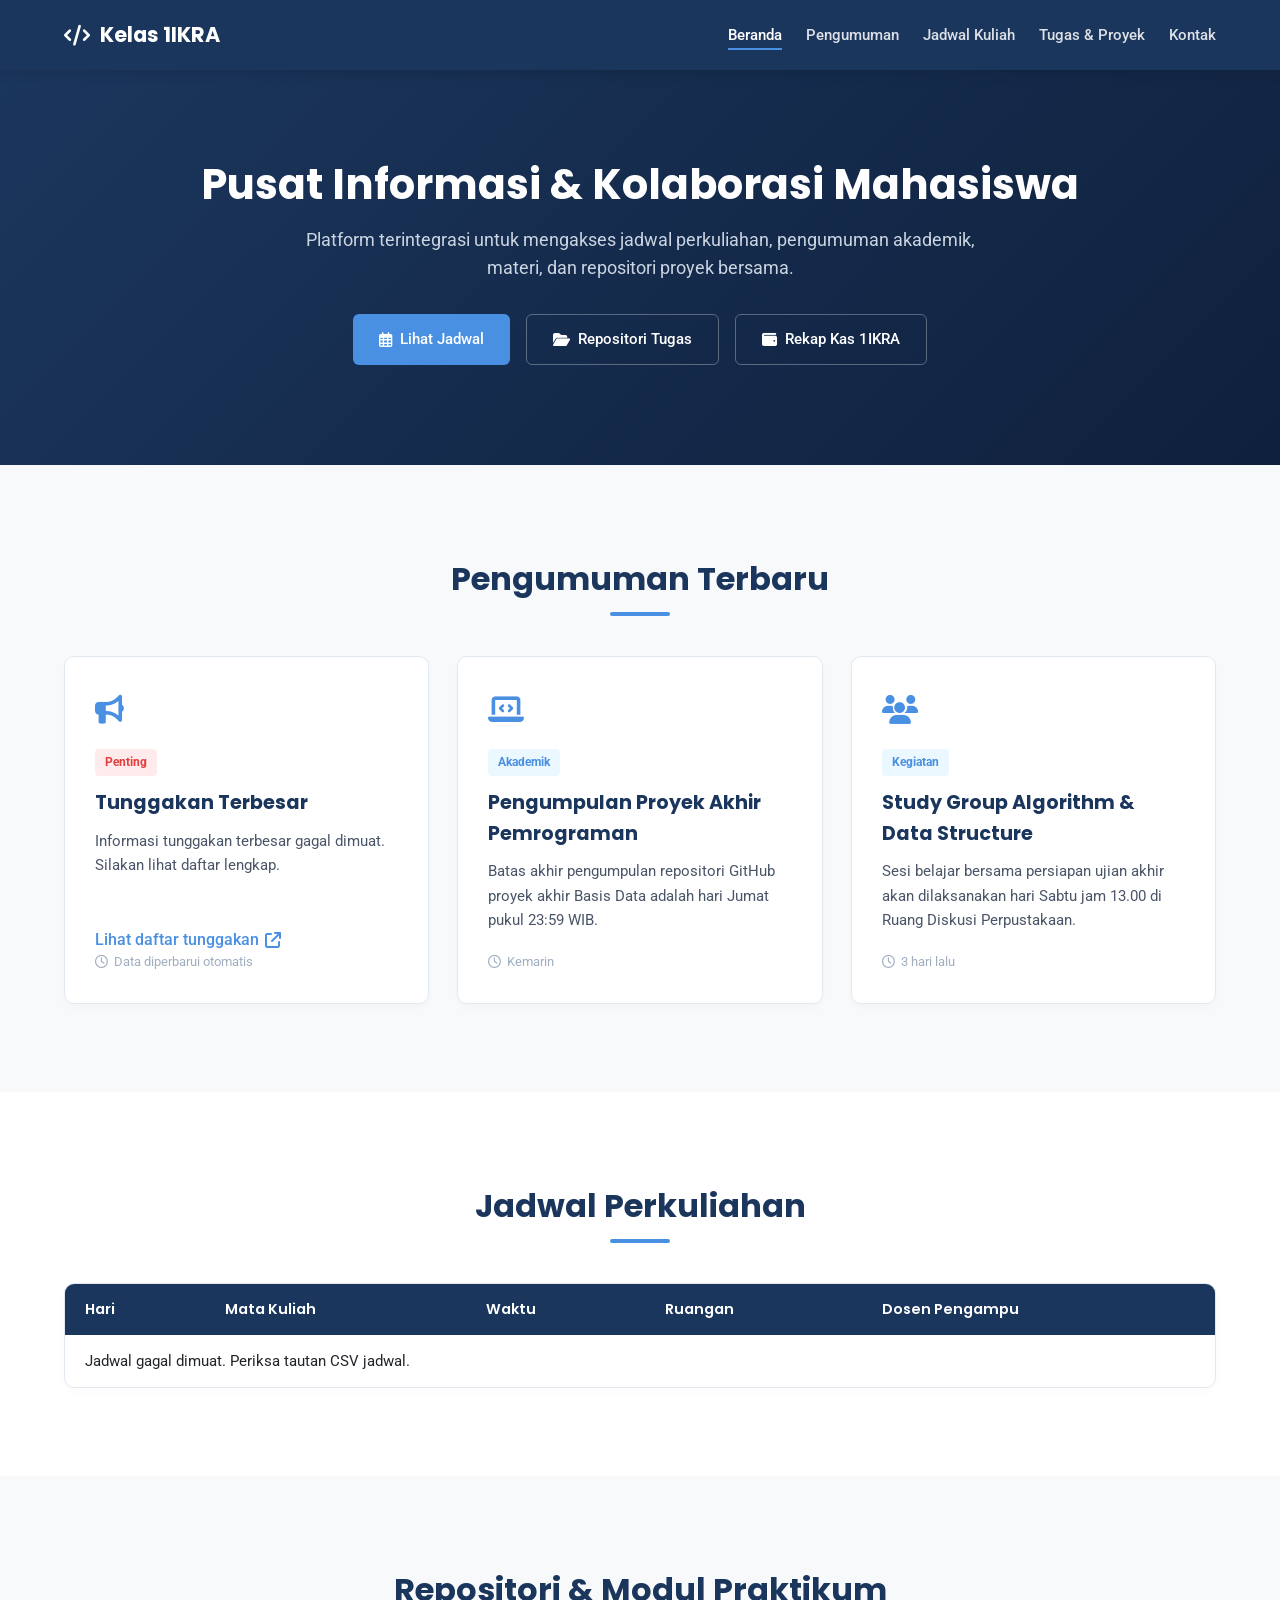
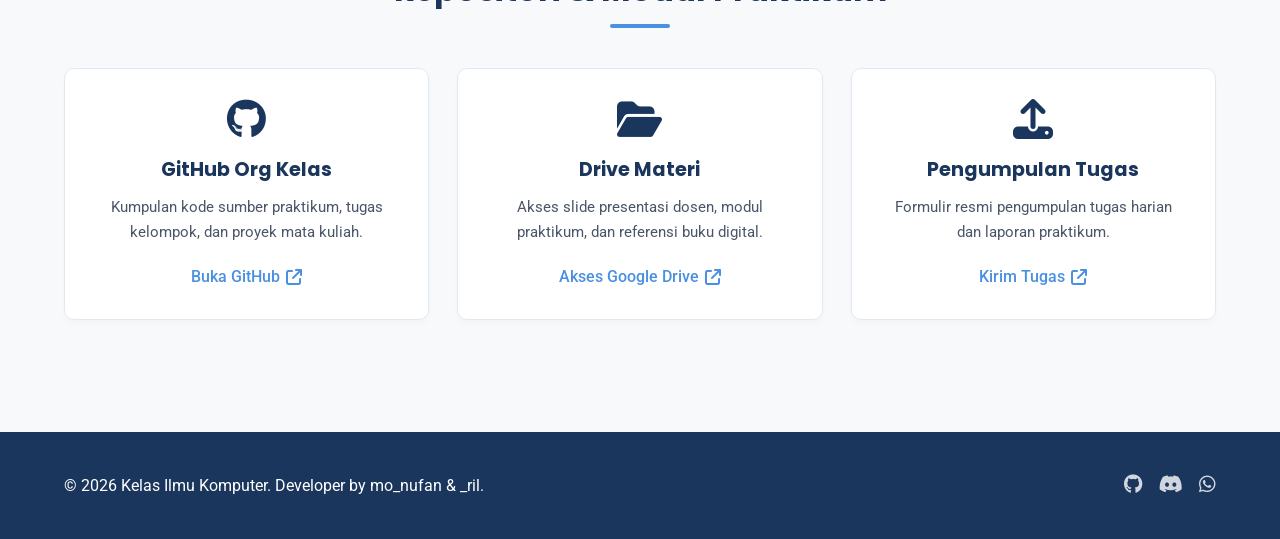
==== commit c2c232eb: "perubahan5" ====
--- a/kelas/index.html
+++ b/kelas/index.html
@@ -184,7 +184,7 @@
 
     <footer id="kontak">
       <div class="container footer-content">
-        <p>&copy; 2026 Kelas Ilmu Komputer. Developer by mo_nufan & _ril."</p>
+        <p>&copy; 2026 Kelas Ilmu Komputer. Developer by mo_nufan & _ril.</p>
         <div class="social-links">
           <a href="#" aria-label="GitHub"
             ><i class="fa-brands fa-github"></i
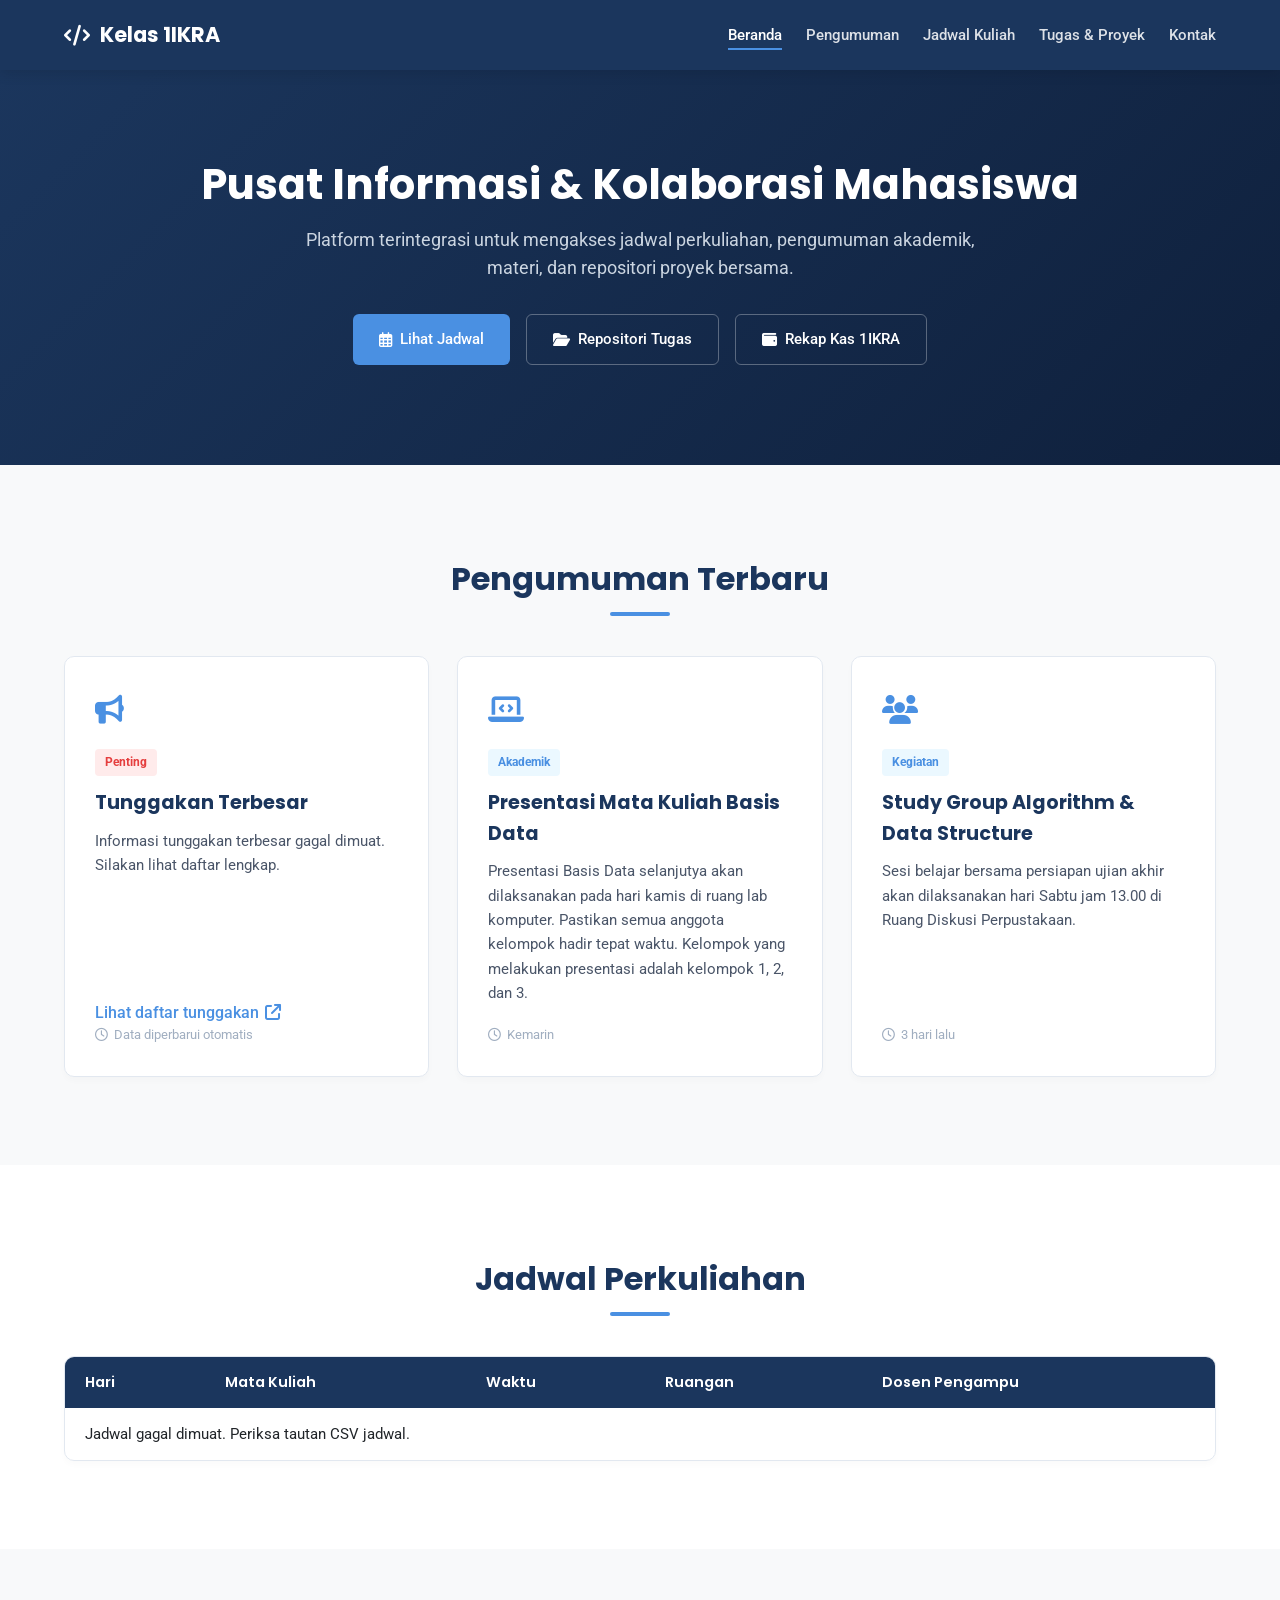
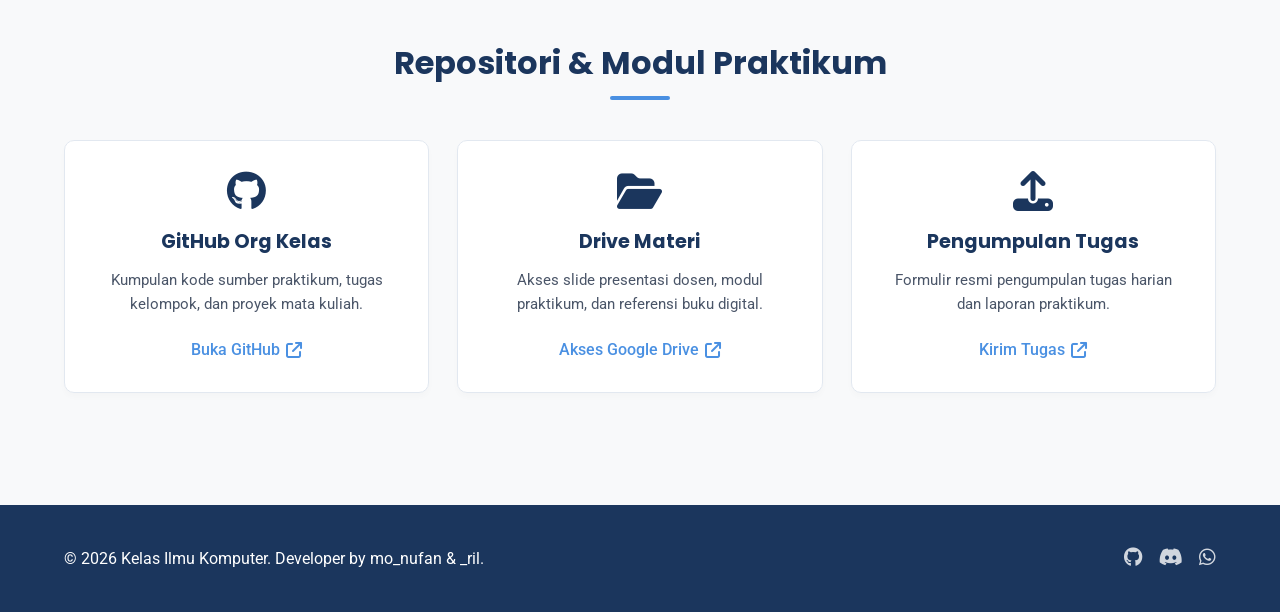
==== commit 8d74fa33: "perubahaninfo" ====
--- a/kelas/index.html
+++ b/kelas/index.html
@@ -88,10 +88,12 @@
           <div class="card">
             <div class="card-icon"><i class="fa-solid fa-laptop-code"></i></div>
             <span class="tag tag-info">Akademik</span>
-            <h3>Pengumpulan Proyek Akhir Pemrograman</h3>
-            <p>
-              Batas akhir pengumpulan repositori GitHub proyek akhir Basis Data
-              adalah hari Jumat pukul 23:59 WIB.
+            <h3>Presentasi Mata Kuliah Basis Data</h3>
+            <p>
+              Presentasi Basis Data selanjutya akan dilaksanakan pada hari kamis
+              di ruang lab komputer. Pastikan semua anggota kelompok hadir tepat
+              waktu. Kelompok yang melakukan presentasi adalah kelompok 1, 2,
+              dan 3.
             </p>
             <small class="card-date"
               ><i class="fa-regular fa-clock"></i> Kemarin</small
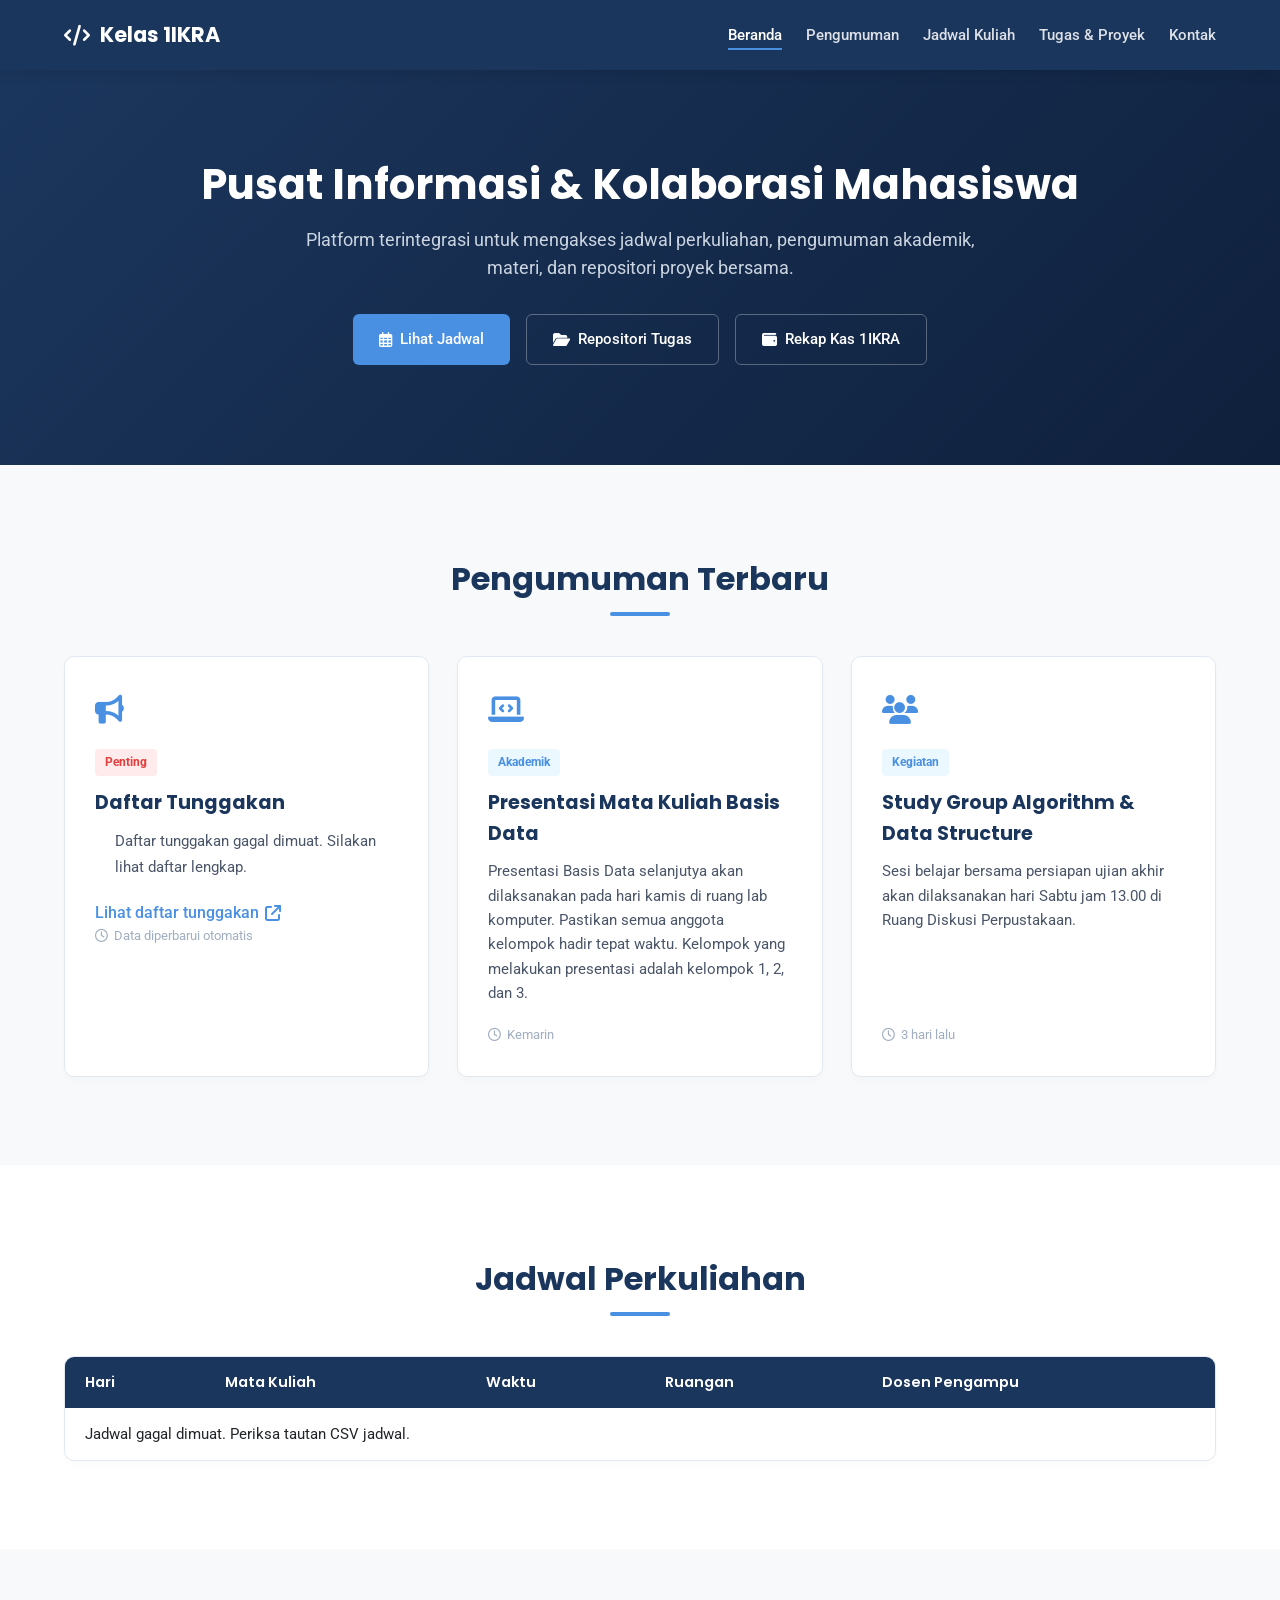
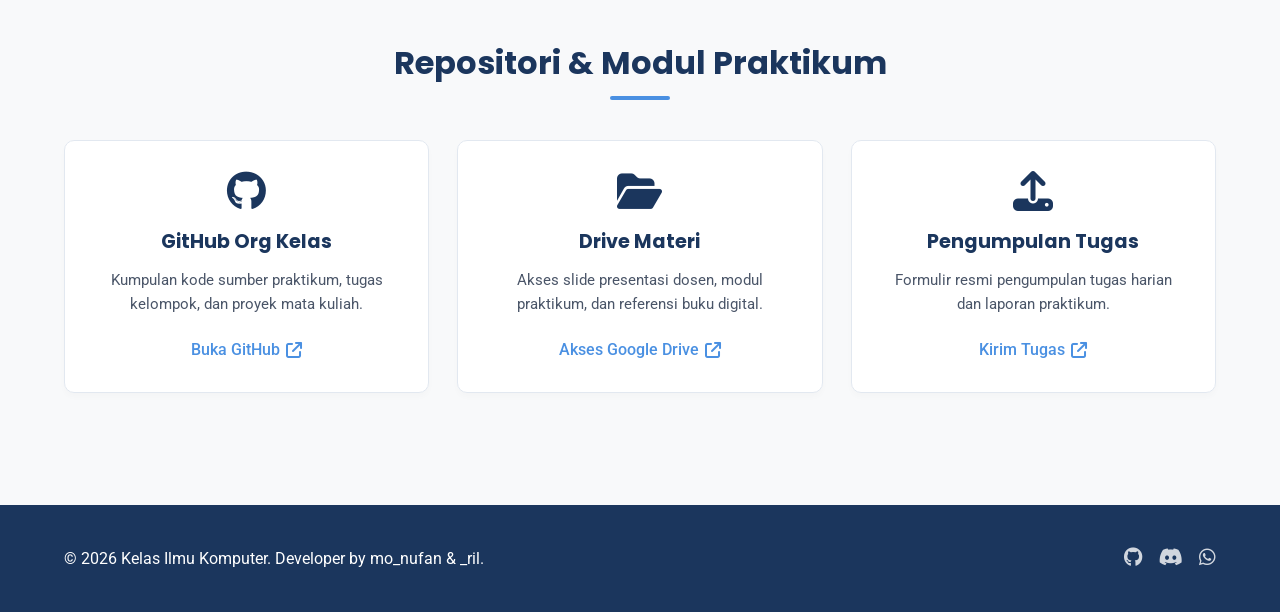
==== commit 97f45884: "perubahan8" ====
--- a/kelas/index.html
+++ b/kelas/index.html
@@ -72,10 +72,10 @@
           <div class="card">
             <div class="card-icon"><i class="fa-solid fa-bullhorn"></i></div>
             <span class="tag tag-urgent">Penting</span>
-            <h3 id="tunggakan-announcement-title">Tunggakan Terbesar</h3>
-            <p id="tunggakan-announcement-message">
-              Memuat informasi tunggakan terbesar...
-            </p>
+            <h3 id="tunggakan-announcement-title">Daftar Tunggakan</h3>
+            <ul id="tunggakan-announcement-message" class="tunggakan-list">
+              <li>Memuat daftar tunggakan...</li>
+            </ul>
             <a href="kas.html#tukang-nunggak" class="link-btn"
               >Lihat daftar tunggakan
               <i class="fa-solid fa-arrow-up-right-from-square"></i
--- a/kelas/style.css
+++ b/kelas/style.css
@@ -302,6 +302,18 @@
     flex-grow: 1;
 }
 
+.tunggakan-list {
+    color: #4A5568;
+    font-size: 0.95rem;
+    line-height: 1.7;
+    margin: 0 0 20px;
+    padding-left: 20px;
+}
+
+.tunggakan-list li::marker {
+    color: var(--tag-urgent-color);
+}
+
 .card-date {
     color: #A0AEC0;
     font-size: 0.8rem;
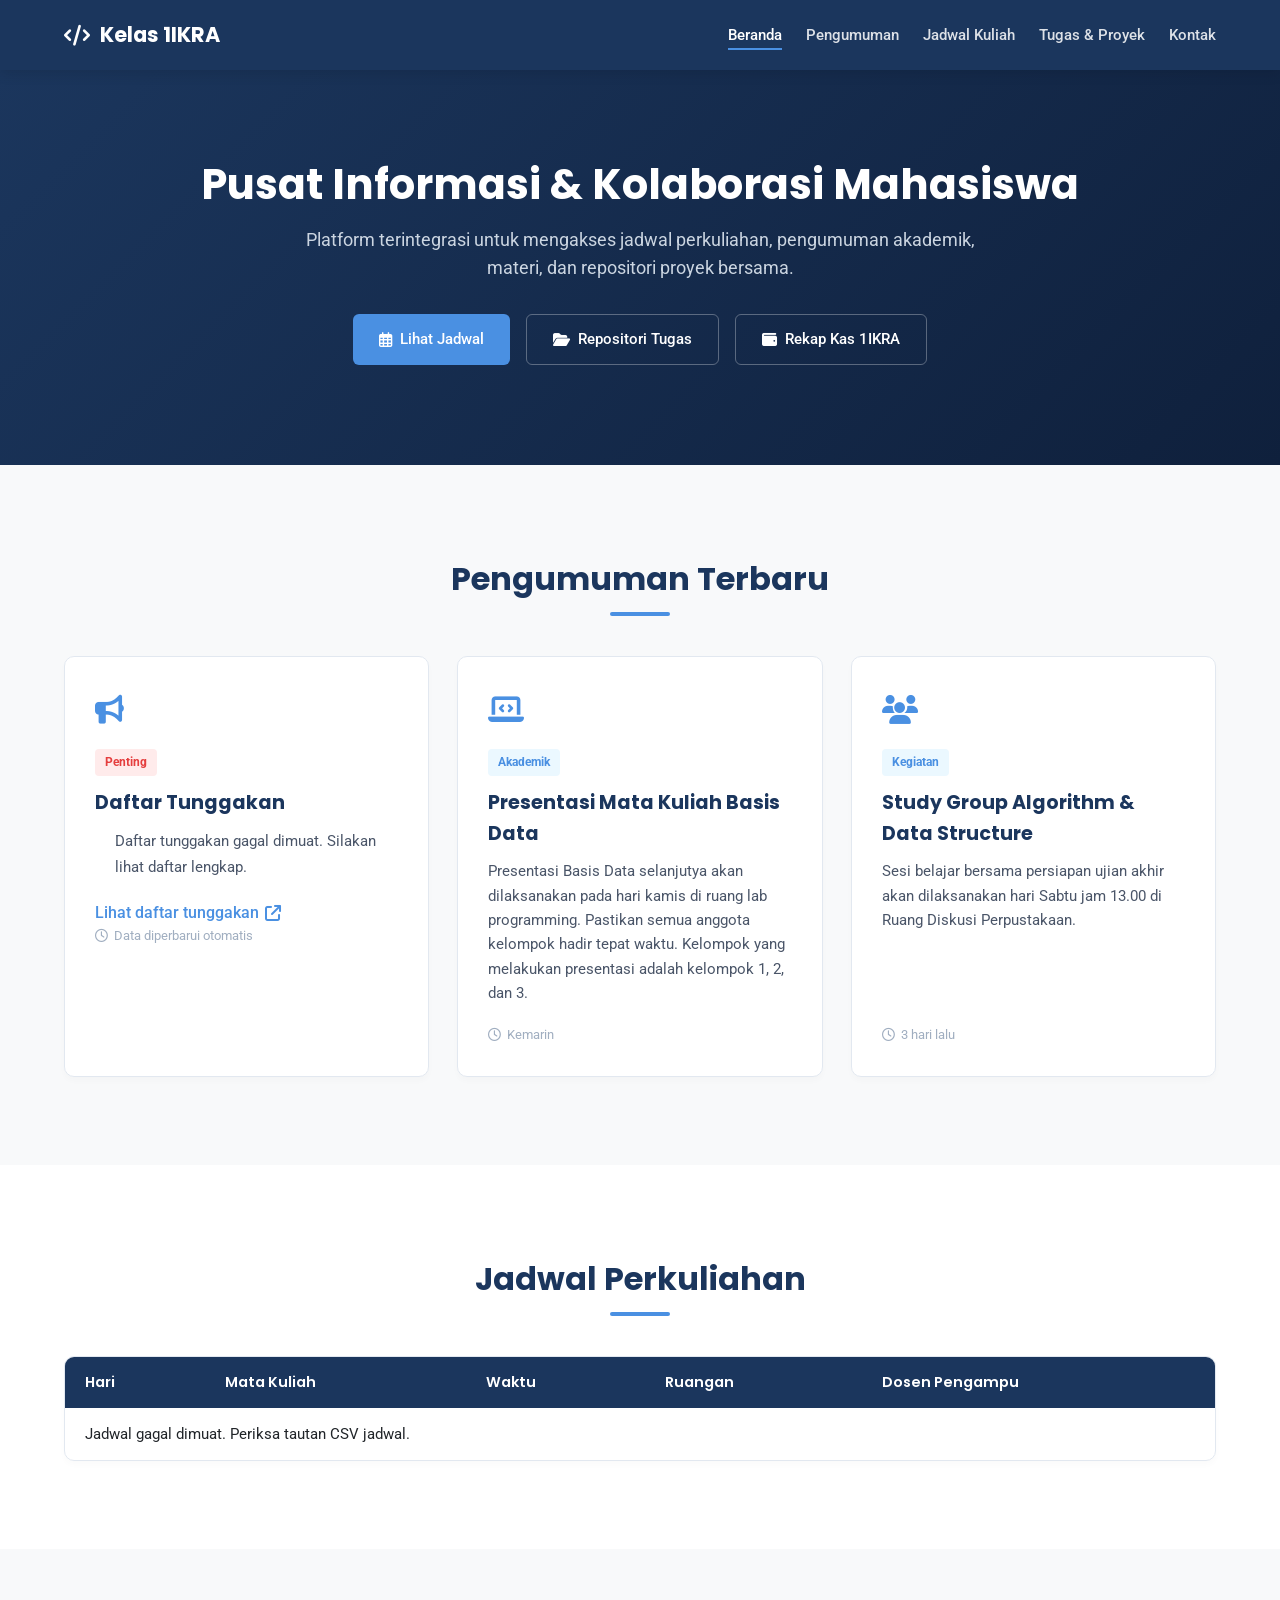
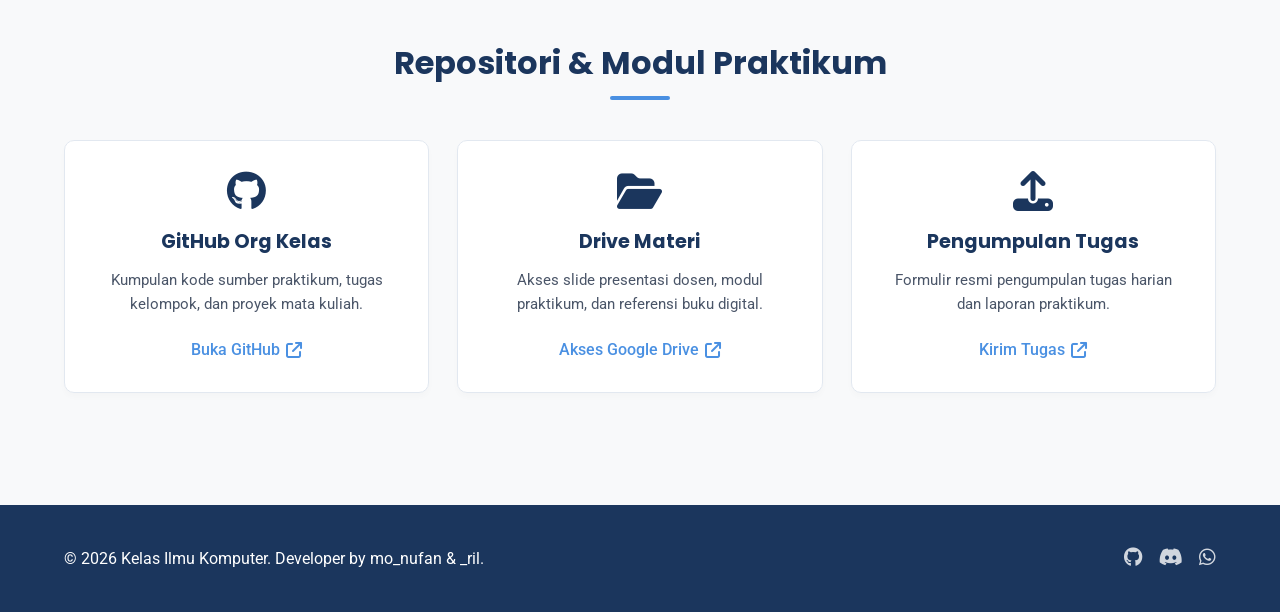
==== commit 6d54029f: "perubahan10" ====
--- a/kelas/index.html
+++ b/kelas/index.html
@@ -91,7 +91,7 @@
             <h3>Presentasi Mata Kuliah Basis Data</h3>
             <p>
               Presentasi Basis Data selanjutya akan dilaksanakan pada hari kamis
-              di ruang lab komputer. Pastikan semua anggota kelompok hadir tepat
+              di ruang lab programming. Pastikan semua anggota kelompok hadir tepat
               waktu. Kelompok yang melakukan presentasi adalah kelompok 1, 2,
               dan 3.
             </p>
@@ -194,7 +194,7 @@
           <a href="#" aria-label="Discord"
             ><i class="fa-brands fa-discord"></i
           ></a>
-          <a href="https://wa.me/6283817067681" aria-label="WhatsApp Group"
+          <a href="https://" aria-label="WhatsApp Group"
             ><i class="fa-brands fa-whatsapp"></i
           ></a>
         </div>
